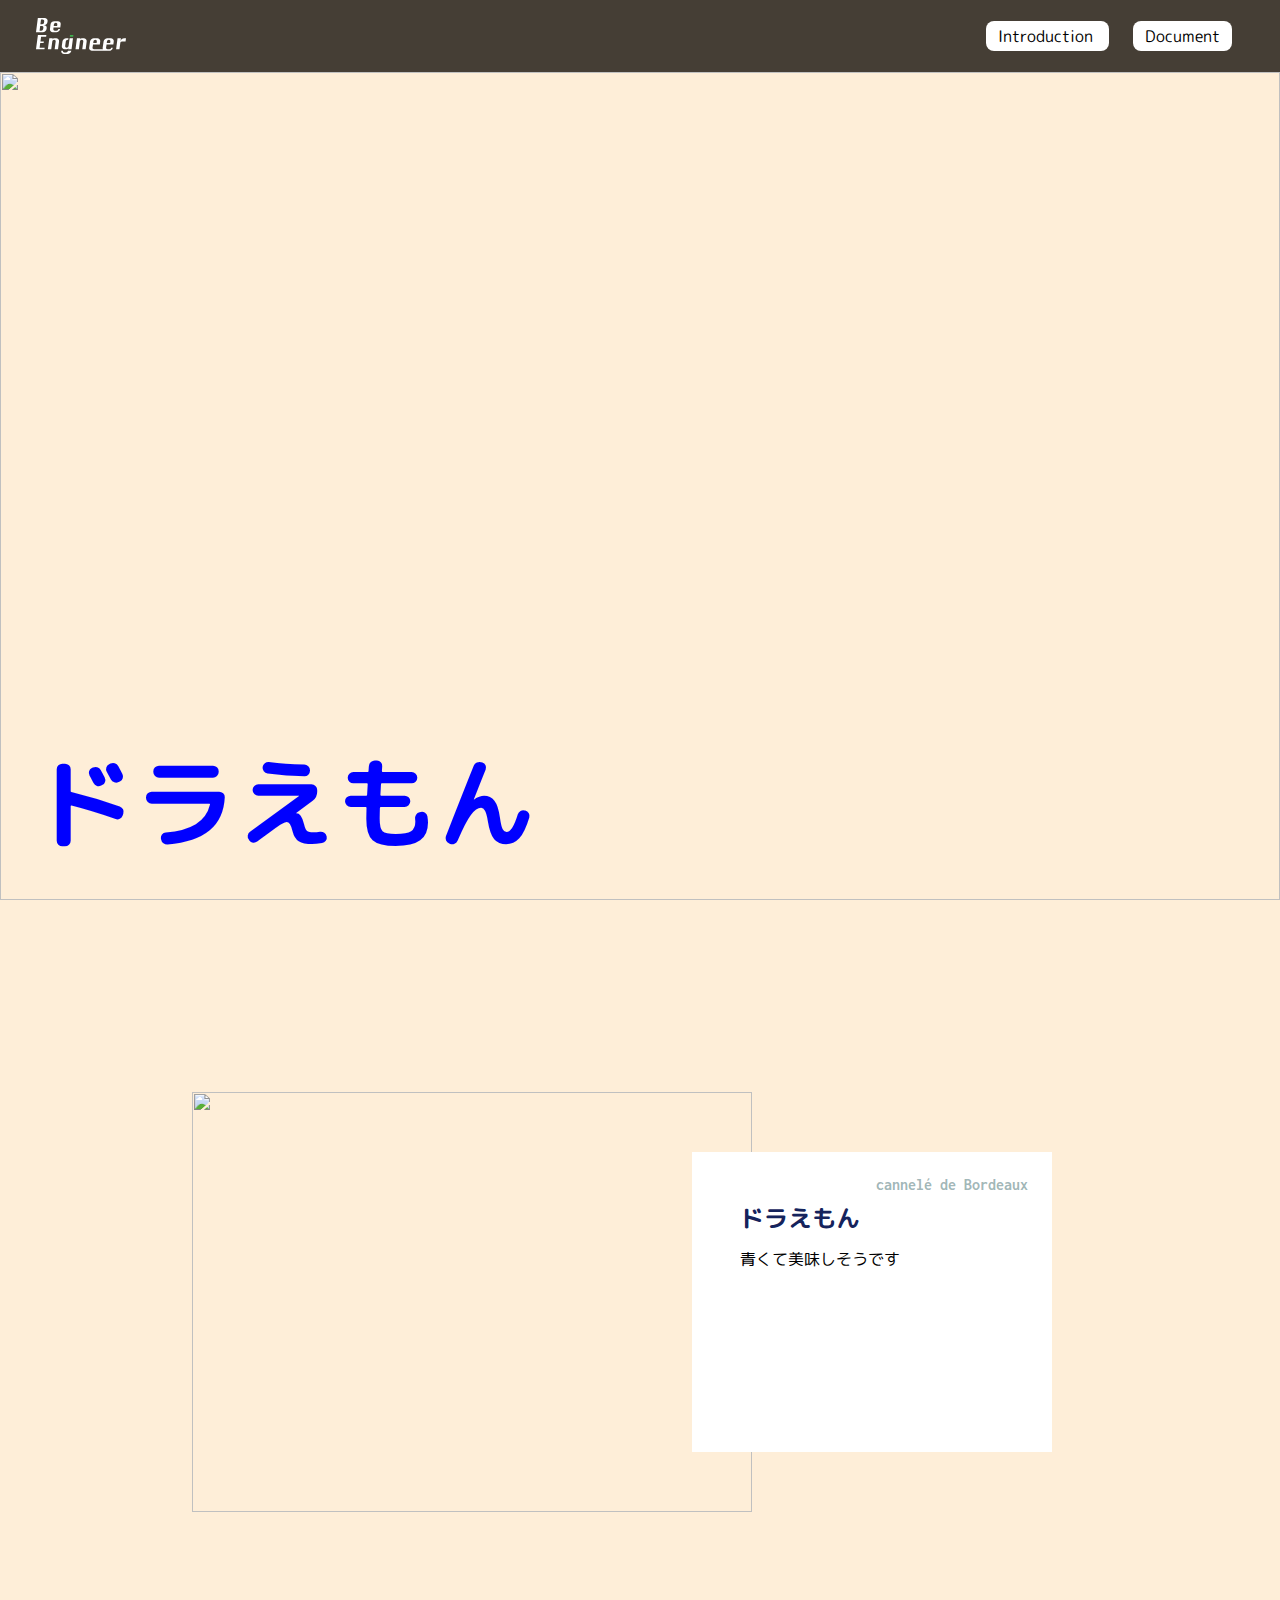
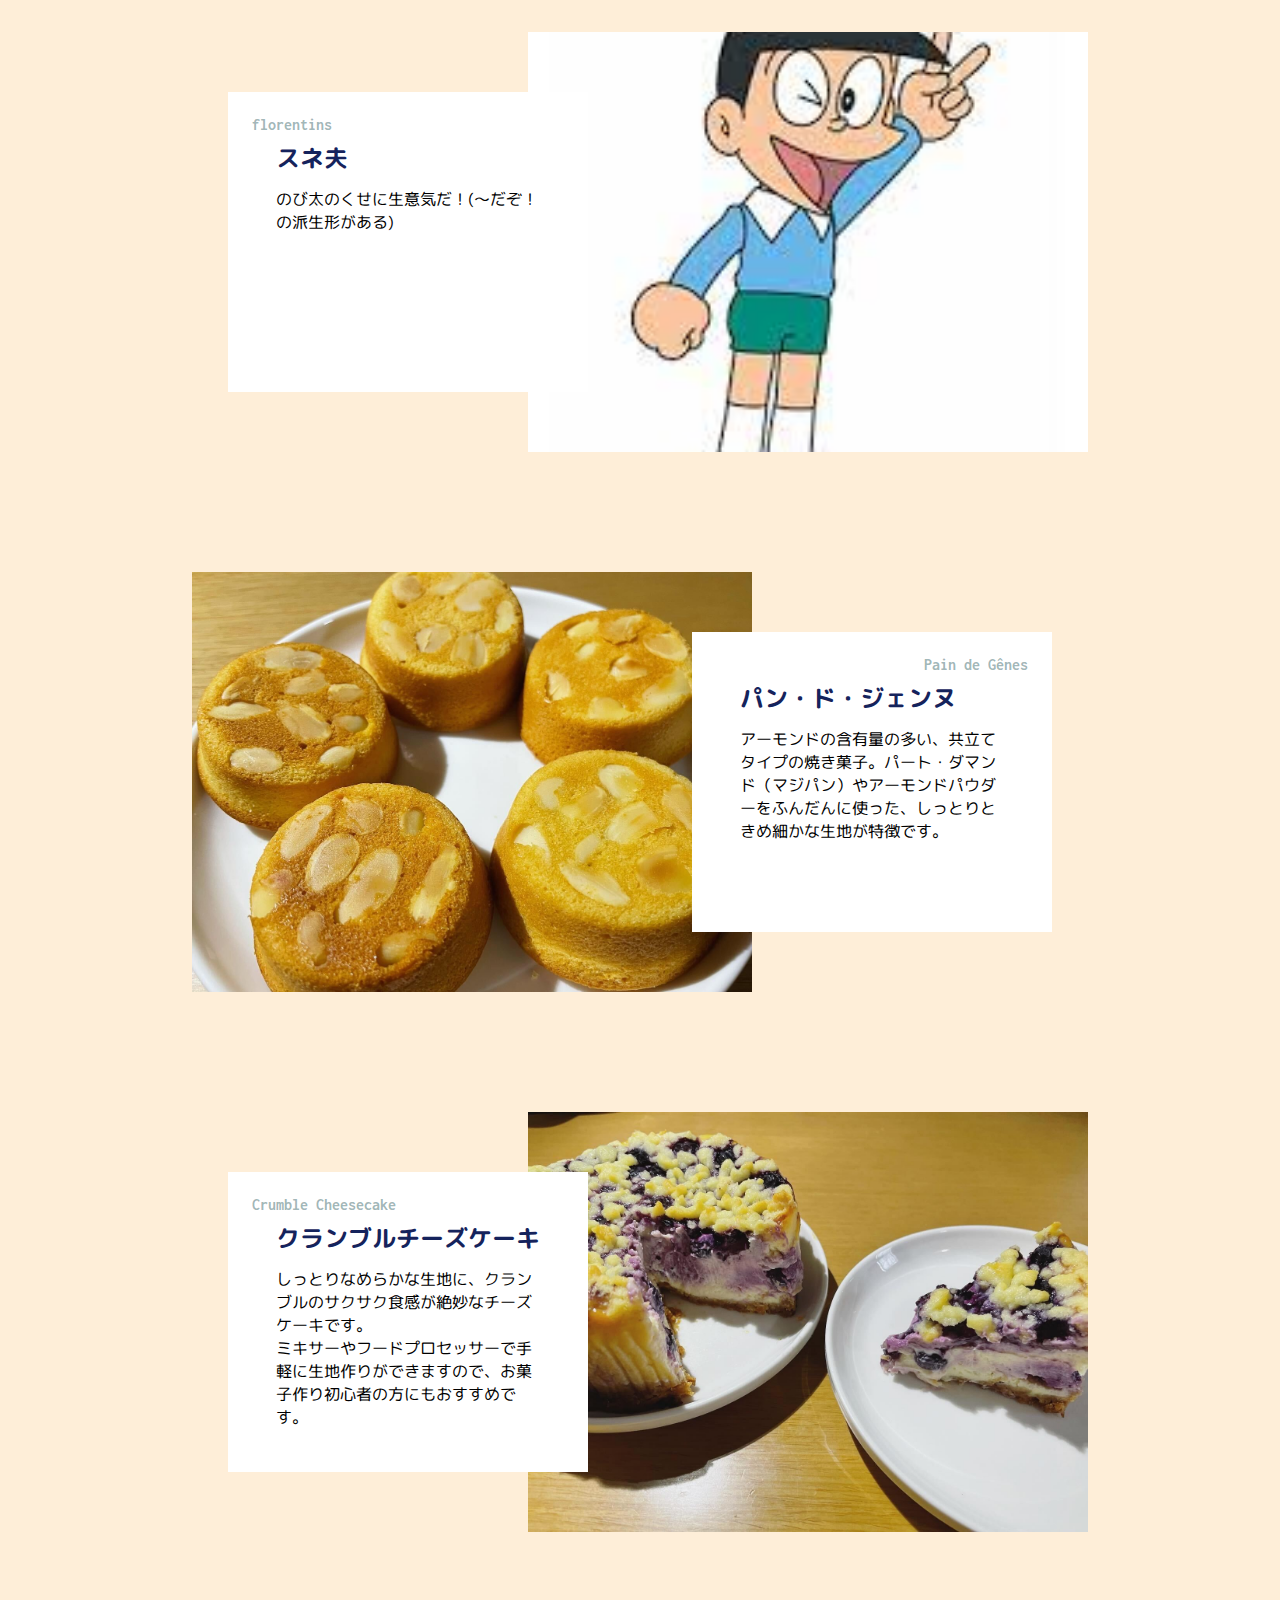
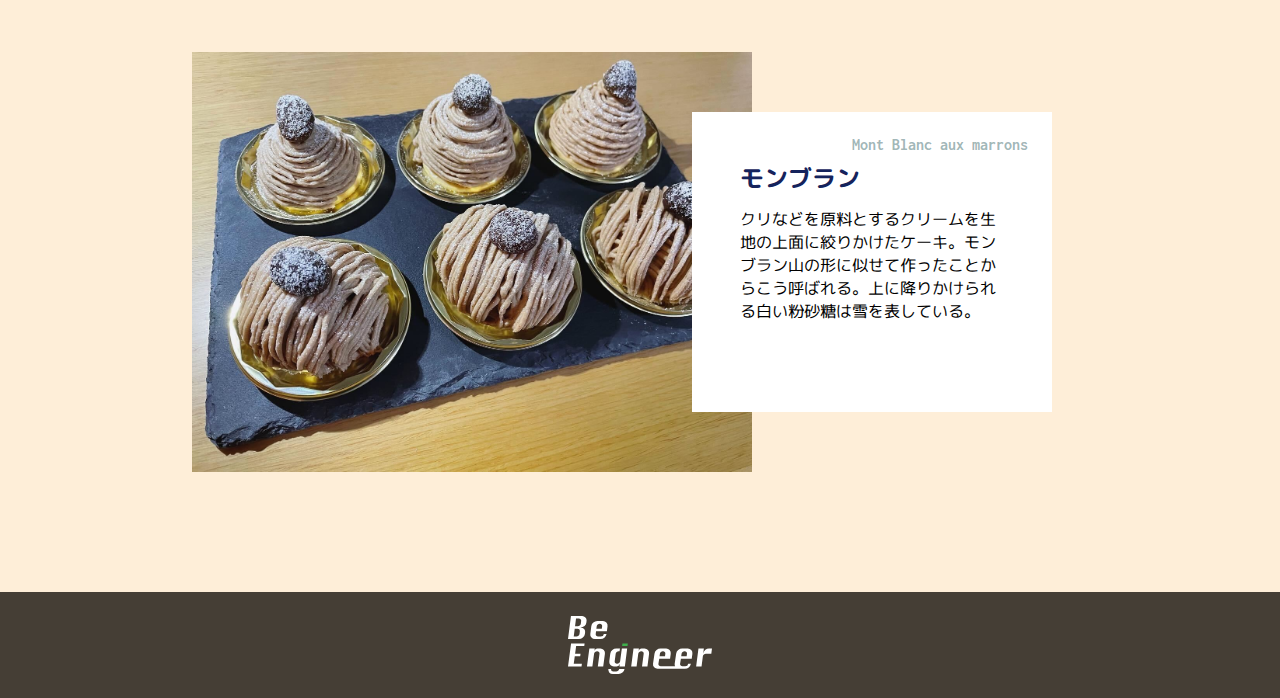
==== public/index.html @ a1eda387 "松本くん" ====
<!DOCTYPE html>
<html lang="ja">

    <head>
        <meta charset="UTF-8">
        <meta name="viewport" content="width=device-width, initial-scale=1.0">
        <link rel="preconnect" href="https://fonts.googleapis.com">
        <link rel="preconnect" href="https://fonts.gstatic.com" crossorigin>
        <link href="https://fonts.googleapis.com/css2?family=Inconsolata:wght@400;700&display=swap" rel="stylesheet">
        <link href="https://fonts.googleapis.com/css2?family=M+PLUS+Rounded+1c:wght@400;700&display=swap" rel="stylesheet">
        <link rel="stylesheet" href="css/style.css">
        <title>BeEngineer WebSite</title>
    </head>

    <body>

        <!-- ヘッダー -->
        <header id="header">
            <img class="header__image" src="images/BeEngineer_logo_white.svg">
            <nav class="header__linklist">
                <a class="header__link" href="#introduction">
                    Introduction
                </a>
                <a class="header__link" href="document.html">
                    Document
                </a>
            </nav>
        </header>

        <!-- ファーストビュー -->
        <section id="firstview">
            <img class="firstview__image" src="https://encrypted-tbn0.gstatic.com/images?q=tbn:ANd9GcSmbDNkrw4NIE3YJvmYomgZ3oF6HwKRqKaq9g&usqp=CAU">
            <h1 class="firstview__title">ドラえもん<h1>
        </section>
        
        <!-- 紹介部分 -->
        <section id="introduction" class="introduction">

            <div class="introduction__content">
                <img class="introduction__image introduction__image--left" src="https://www.tv-asahi.co.jp/doraemon/cast/img/doraemon.jpg">
                <div class="introduction__textblock introduction__textblock--left">
                    <h3 class="introduction__title">
                        ドラえもん
                    </h3>
                    <h4 class="introduction__title--bg introduction__title--bg--left">
                        cannelé de Bordeaux
                    </h4>
                    <p class="introduction__text">
                        青くて美味しそうです

                    </p>
                </div>
            </div>

            <div class="introduction__content">
                <img class="introduction__image introduction__image--right" src="[data-uri]">
                <div class="introduction__textblock introduction__textblock--right">
                    <h3 class="introduction__title">
                        スネ夫
                    </h3>
                    <h4 class="introduction__title--bg introduction__title--bg--right">
                        florentins
                    </h4>
                    <p class="introduction__text">
                        のび太のくせに生意気だ！(～だぞ！の派生形がある)  
                    </p>
                </div>
            </div>

            <div class="introduction__content">
                <img class="introduction__image introduction__image--left" src="images/pain_de_genes.jpg">
                <div class="introduction__textblock introduction__textblock--left">
                    <h3 class="introduction__title">
                        パン・ド・ジェンヌ
                    </h3>
                    <h4 class="introduction__title--bg introduction__title--bg--left">
                        Pain de Gênes
                    </h4>
                    <p class="introduction__text">
                        アーモンドの含有量の多い、共立てタイプの焼き菓子。パート・ダマンド（マジパン）やアーモンドパウダーをふんだんに使った、しっとりときめ細かな生地が特徴です。
                    </p>
                </div>
            </div>

            <div class="introduction__content">
                <img class="introduction__image introduction__image--right" src="images/crumble_cheesecake.jpg">
                <div class="introduction__textblock introduction__textblock--right">
                    <h3 class="introduction__title">
                        クランブルチーズケーキ
                    </h3>
                    <h4 class="introduction__title--bg introduction__title--bg--right">
                        Crumble Cheesecake
                    </h4>
                    <p class="introduction__text">
                        しっとりなめらかな生地に、クランブルのサクサク食感が絶妙なチーズケーキです。<br>
                        ミキサーやフードプロセッサーで手軽に生地作りができますので、お菓子作り初心者の方にもおすすめです。
                    </p>
                </div>
            </div>

            <div class="introduction__content">
                <img class="introduction__image introduction__image--left" src="images/mont_blanc.jpg">
                <div class="introduction__textblock introduction__textblock--left">
                    <h3 class="introduction__title">
                        モンブラン
                    </h3>
                    <h4 class="introduction__title--bg introduction__title--bg--left">
                        Mont Blanc aux marrons
                    </h4>
                    <p class="introduction__text">
                        クリなどを原料とするクリームを生地の上面に絞りかけたケーキ。モンブラン山の形に似せて作ったことからこう呼ばれる。上に降りかけられる白い粉砂糖は雪を表している。
                    </p>
                </div>
            </div>

        </section>
        
        <!-- フッター -->
        <footer id="footer">
            <img class="footer__image" src="images/BeEngineer_logo_white.svg">
        </footer>

        <script src="./js/main.js"></script>
    </body>
</html
---- public/css/style.css ----
/* = = = all = = = */
*{
    margin: 0;
    padding: 0;
    box-sizing: border-box;
    font-family: 'M PLUS Rounded 1c', sans-serif;
}

body{
    background-color: rgb(254, 238, 216);
}

/* = = = header = = = */
header{
    background-color: rgb(69, 62, 53);
    position: fixed;
    display: flex;
    justify-content: space-between;
    align-items: center;
    top: 0;
    width: -webkit-fill-available;
    padding: 18px 36px;
    z-index: 100;
}

.header__image{
    height: 36px;
}

.header__link{
    background-color: rgb(255, 255, 255);
    border-radius: 8px;
    padding: 4px 12px;
    color: rgb(0, 0, 0);
    text-decoration: none;
    margin: 0 12px;
}

/* = = = firstview = = = */
#firstview{
    margin-top: 72px;
    height: calc(100vh - 72px);
    position: relative;
}

.firstview__image{
    width: 100%;
    height: 100%;
    object-fit: cover;
}

.firstview__title{
    position: absolute;
    bottom: 48px;
    left: 36px;
    font-size: 100px;
    line-height: 1;
    color: blue;
}


/* = = = introduction = = = */
.introduction{
    padding-top: 72px;
}

.introduction__content{
    position: relative;
    height: 420px;
    margin: 120px auto;
}

.introduction__image{
    width: 560px;
    height: 420px;
    object-fit: cover;
    position: absolute;
    top: 0;
}

.introduction__image--left{
    left: 15vw;
}

.introduction__image--right{
    right: 15vw;
}

.introduction__textblock{
    position: absolute;
    padding: 48px;
    width: 360px;
    height: 300px;
    top: 60px;
    background-color: rgb(255, 255, 255);
}

.introduction__textblock--left{
    left: calc(15vw + 500px);
}

.introduction__textblock--right{
    right: calc(15vw + 500px);
}

.introduction__title{
    font-weight: bold;
    font-size: 24px;
    z-index: 2;
    margin-bottom: 12px;
    color: rgb(21, 35, 92);
}

.introduction__title--bg{
    position: absolute;
    color: rgba(8, 66, 70, 0.4);
    font: size 24px;
    top: 24px;
    z-index: 1;
    font-family: 'Inconsolata', monospace;
}

.introduction__title--bg--left{
    text-align: right;
    right: 24px;
}

.introduction__title--bg--right{
    left: 24px;
}

/* = = = footer = = = */

footer{
    background-color: rgb(69, 62, 53);
    padding: 24px;
}

.footer__image{
    display: block;
    margin: auto;
    width: 144px;
}

/* 画面が小さくなった場合 */
@media (max-width: 1023px) {
    header{
        padding: 4px 16px;
    }

    .header__link{
        font-size: 12px;
        margin: 0;
    }

    #firstview{
        margin-top: 44px;
        height: calc(100vh - 44px);    
    }

    .firstview__title{
        font-size: 48px;
        left: 12px;
    }

    .introduction__content{
        height: max-content;
    }

    .introduction__image{
        width: 72vw;
        height: 56vw;
        position: relative;
        margin: auto;
        right: unset;
        left: unset;
        display: block;
    }

    .introduction__textblock{
        background-color: unset;
        position: relative;
        top: unset;
        width: 72vw;
        margin: auto;
        padding: 0;
        left: unset;
        right: unset;
        height: max-content;
    }

    .introduction__title{
        margin-bottom: 24px;
    }

    .introduction__title--bg{
        right: 0;
        left: unset;
    }
}

/* スマホの場合 */
@media (max-width: 519px) {
    .firstview__title{
        font-size: 32px;
    }

    .introduction__image{
        width: 90vw;
        height: 67.5vw;
    }

    .introduction__textblock{
        width: 90vw;
    }
}
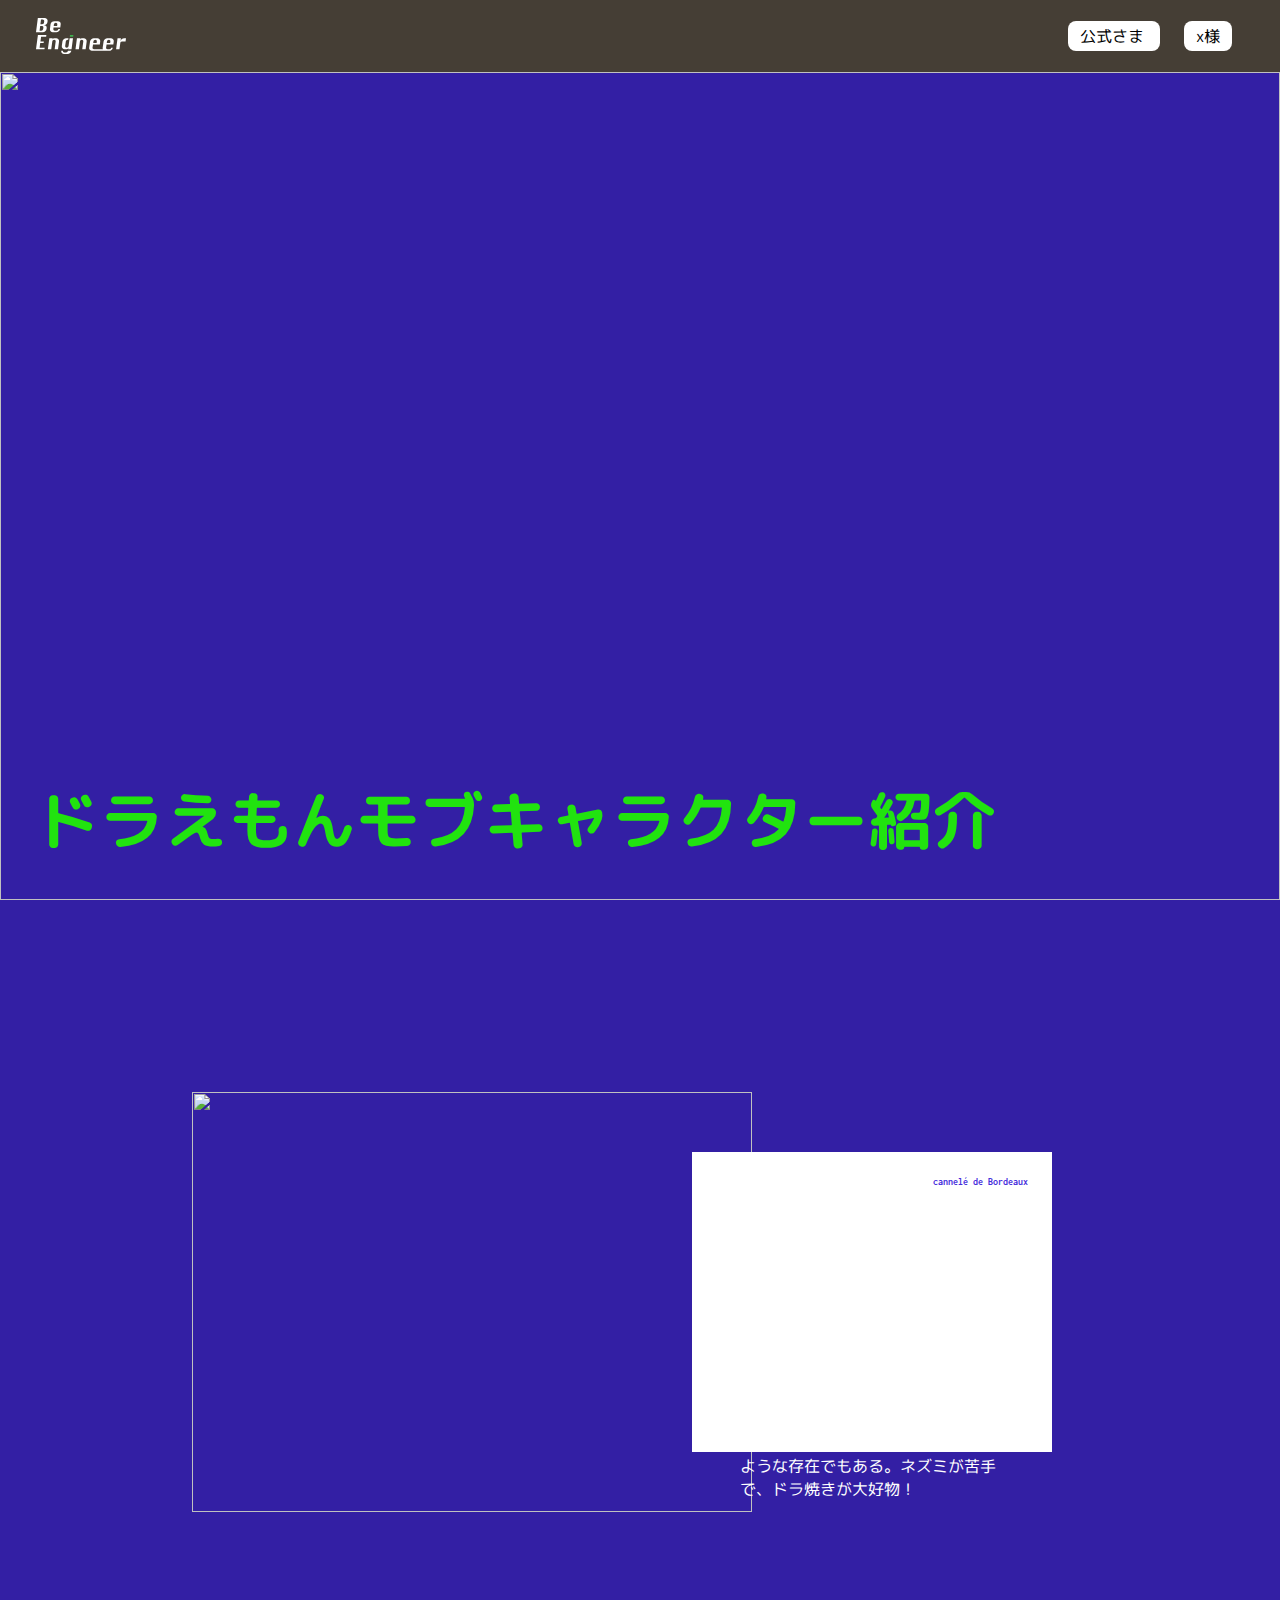
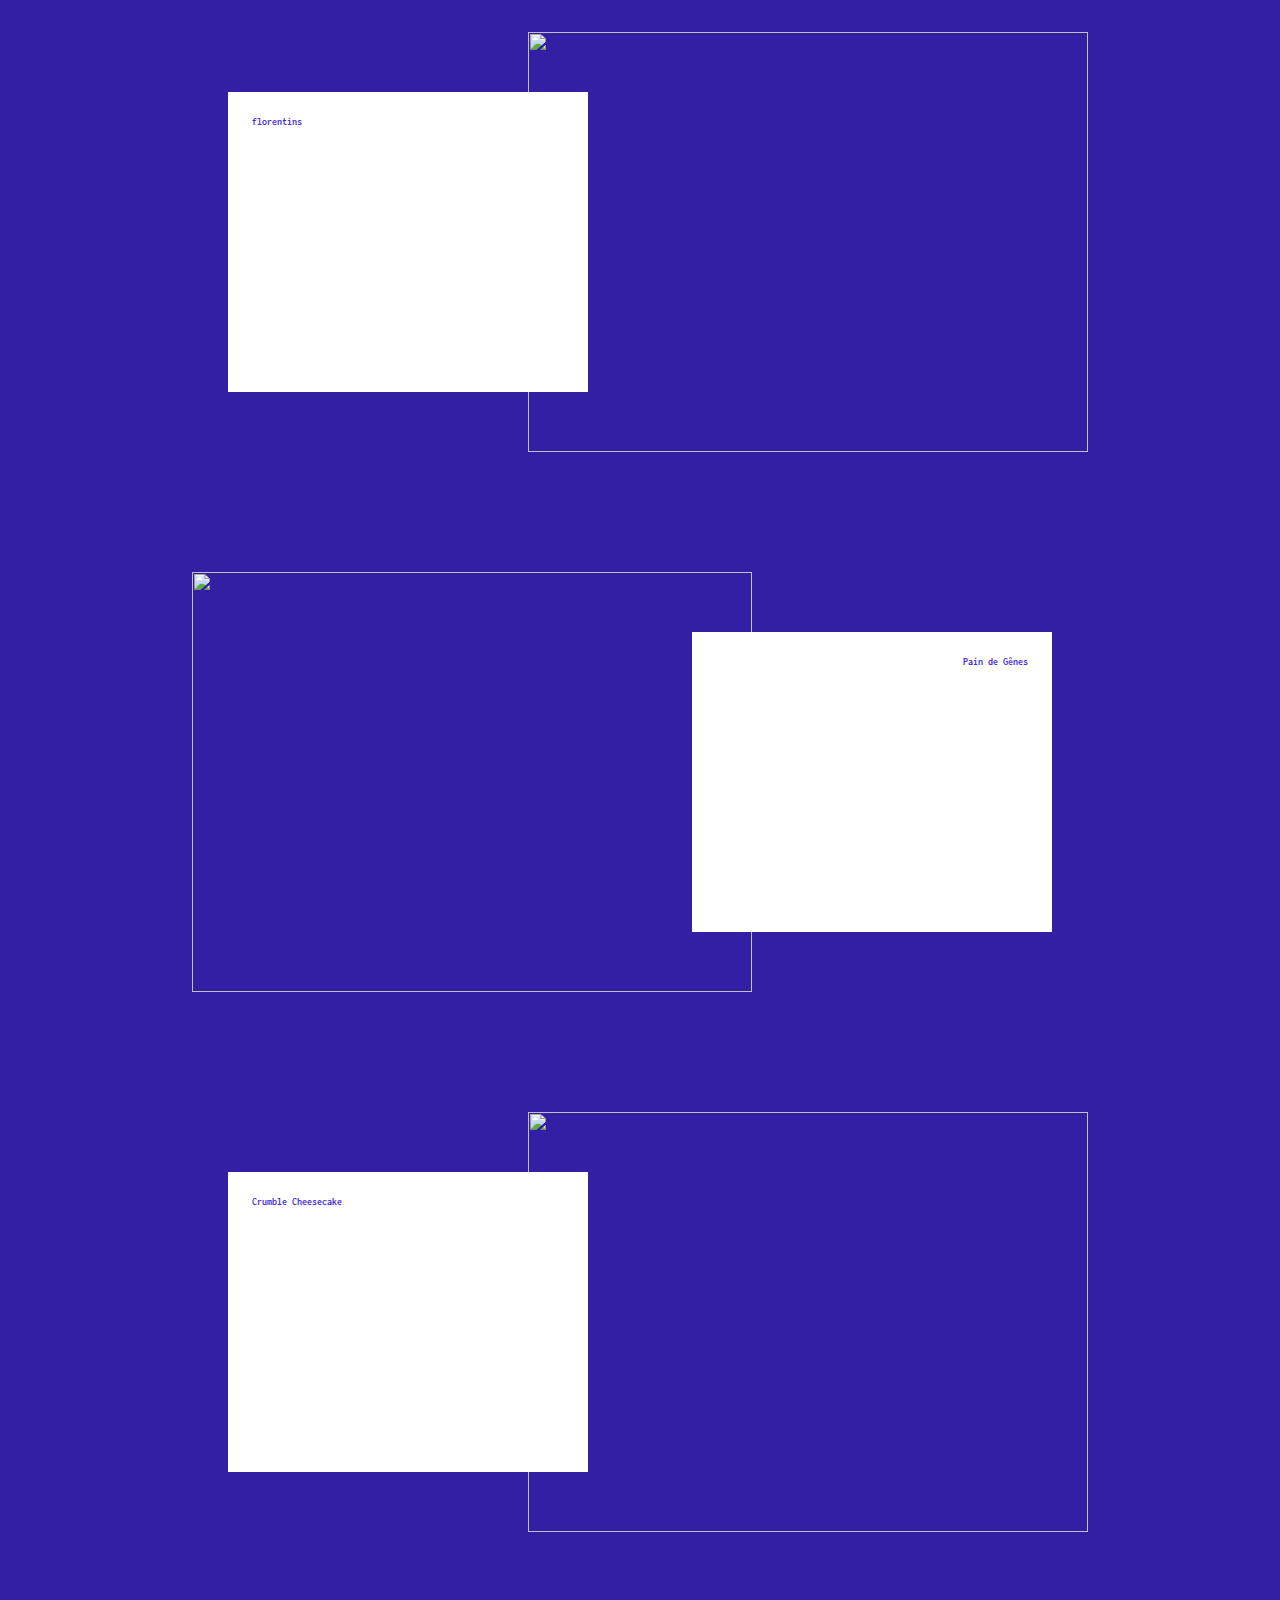
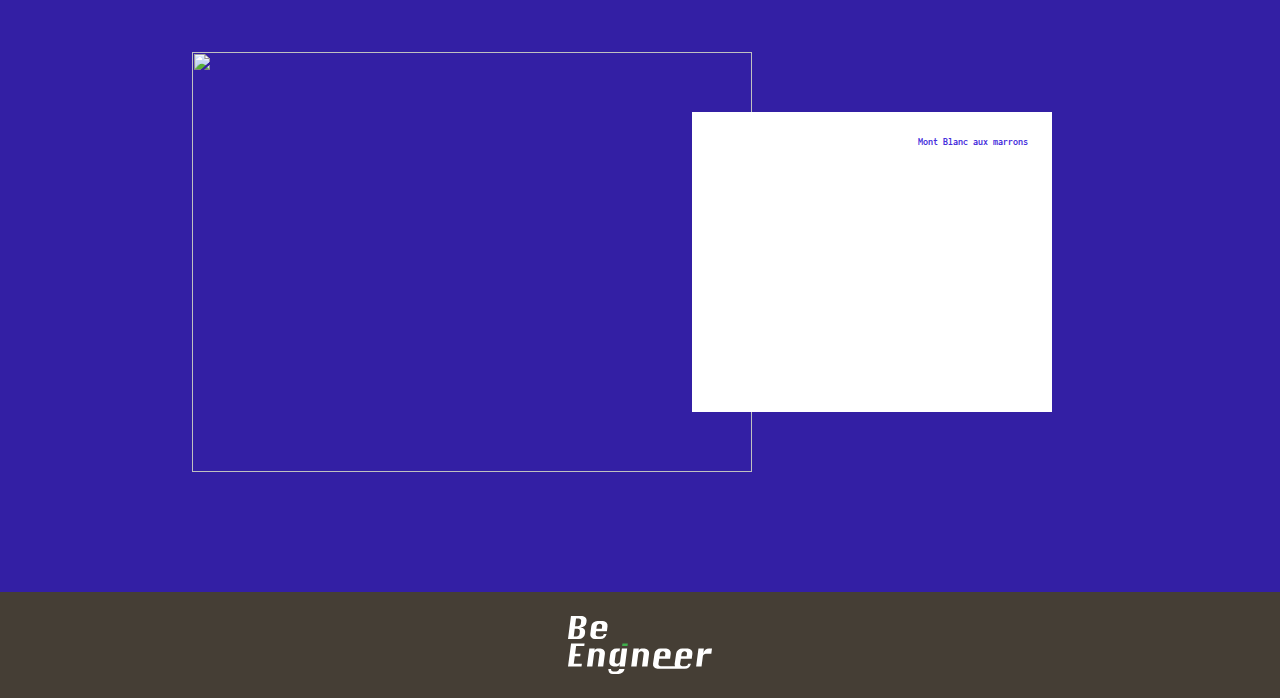
==== commit fdaf8d99: "体験会後" ====
--- a/public/index.html
+++ b/public/index.html
@@ -18,21 +18,24 @@
         <header id="header">
             <img class="header__image" src="images/BeEngineer_logo_white.svg">
             <nav class="header__linklist">
-                <a class="header__link" href="#introduction">
-                    Introduction
+                <a class="header__link" href="https://www.tv-asahi.co.jp/doraemon/cast/">
+                    公式さま
                 </a>
-                <a class="header__link" href="document.html">
-                    Document
+                <a class="header__link" href="https://twitter.com/susuki_Mk2/status/1180394337156255744">
+                    x様
+                    
                 </a>
             </nav>
         </header>
 
         <!-- ファーストビュー -->
         <section id="firstview">
-            <img class="firstview__image" src="https://encrypted-tbn0.gstatic.com/images?q=tbn:ANd9GcSmbDNkrw4NIE3YJvmYomgZ3oF6HwKRqKaq9g&usqp=CAU">
-            <h1 class="firstview__title">ドラえもん<h1>
+            <img class="firstview__image" src="https://pbs.twimg.com/media/EGGaWkUVAAAOBox.jpg">
+            <h1 class="firstview__title">
+                ドラえもんモブキャラクター紹介
+            </h1>
         </section>
-        
+    
         <!-- 紹介部分 -->
         <section id="introduction" class="introduction">
 
@@ -46,69 +49,71 @@
                         cannelé de Bordeaux
                     </h4>
                     <p class="introduction__text">
-                        青くて美味しそうです
+                        ２１１２年９月３日生まれの猫型ロボット。のび太の子孫・セワシとともに、２２世紀からやってきた。おなかについた“四次元ポケット”から出る“ひみつ道具”でのび太を助けるのが使命だが、おっちょこちょいなところもあって、失敗をすることも…。のび太を守る保護者役でもあり、いっしょに遊んだりする親友のような存在でもある。ネズミが苦手で、ドラ焼きが大好物！
 
                     </p>
                 </div>
             </div>
 
             <div class="introduction__content">
-                <img class="introduction__image introduction__image--right" src="[data-uri]">
+                <img class="introduction__image introduction__image--right" src="https://www.tv-asahi.co.jp/doraemon/cast/img/nobita.jpg">
                 <div class="introduction__textblock introduction__textblock--right">
                     <h3 class="introduction__title">
-                        スネ夫
+                        のびのびた
                     </h3>
                     <h4 class="introduction__title--bg introduction__title--bg--right">
                         florentins
                     </h4>
                     <p class="introduction__text">
-                        のび太のくせに生意気だ！(～だぞ！の派生形がある)  
+                        １０才の小学生。スポーツは苦手で、勉強は好きじゃない。性格はドジでなまけもの。
+いじめられっ子だが、人の心の痛みがわかり、自然を大切にする、やさしいハートの持ち主。
                     </p>
                 </div>
             </div>
 
             <div class="introduction__content">
-                <img class="introduction__image introduction__image--left" src="images/pain_de_genes.jpg">
+                <img class="introduction__image introduction__image--left" src="https://www.tv-asahi.co.jp/doraemon/cast/img/kaminari.jpg">
                 <div class="introduction__textblock introduction__textblock--left">
                     <h3 class="introduction__title">
-                        パン・ド・ジェンヌ
+                        かみなりさん
                     </h3>
                     <h4 class="introduction__title--bg introduction__title--bg--left">
                         Pain de Gênes
                     </h4>
                     <p class="introduction__text">
-                        アーモンドの含有量の多い、共立てタイプの焼き菓子。パート・ダマンド（マジパン）やアーモンドパウダーをふんだんに使った、しっとりときめ細かな生地が特徴です。
+                        空き地のとなりの家に住んでいる、おじさん。のび太たちが飛ばした野球のボールのせいで、だいじな盆栽をこわされてばかり。子どもたちをきびしくしかることも多いが、やさしい一面も。
                     </p>
                 </div>
             </div>
 
             <div class="introduction__content">
-                <img class="introduction__image introduction__image--right" src="images/crumble_cheesecake.jpg">
+                <img class="introduction__image introduction__image--right" src="https://www.tv-asahi.co.jp/doraemon/cast/img/jmama.jpg">
                 <div class="introduction__textblock introduction__textblock--right">
                     <h3 class="introduction__title">
-                        クランブルチーズケーキ
+                        ジャイアンツのママ
                     </h3>
                     <h4 class="introduction__title--bg introduction__title--bg--right">
                         Crumble Cheesecake
                     </h4>
                     <p class="introduction__text">
-                        しっとりなめらかな生地に、クランブルのサクサク食感が絶妙なチーズケーキです。<br>
-                        ミキサーやフードプロセッサーで手軽に生地作りができますので、お菓子作り初心者の方にもおすすめです。
+                        <!-- しっとりなめらかな生地に、クランブルのサクサク食感が絶妙なチーズケーキです。<br> -->
+                        空き地のとなりの家に住んでいる、おじさん。のび太たちが飛ばした野球のボールのせいで、だいじな盆栽をこわされてばかり。子どもたちをきびしくしかることも多いが、やさしい一面も。
+            
                     </p>
                 </div>
             </div>
 
             <div class="introduction__content">
-                <img class="introduction__image introduction__image--left" src="images/mont_blanc.jpg">
+                <img class="introduction__image introduction__image--left" src="https://www.tv-asahi.co.jp/doraemon/cast/img/poweremon.jpg">
                 <div class="introduction__textblock introduction__textblock--left">
                     <h3 class="introduction__title">
-                        モンブラン
+                        パワえもん
                     </h3>
                     <h4 class="introduction__title--bg introduction__title--bg--left">
                         Mont Blanc aux marrons
                     </h4>
                     <p class="introduction__text">
-                        クリなどを原料とするクリームを生地の上面に絞りかけたケーキ。モンブラン山の形に似せて作ったことからこう呼ばれる。上に降りかけられる白い粉砂糖は雪を表している。
+                        ドラえもんのロボット学校時代の同級生。ロボット学校をもっとも優秀な成績で卒業し、総理大臣の子どもの子守りを担当している。プライドが高く、オチこぼれだったドラえもんのことをバカにするが、本当はドラえもんのことをみとめている。
                     </p>
                 </div>
             </div>
@@ -122,4 +127,4 @@
 
         <script src="./js/main.js"></script>
     </body>
-</html+</html>--- a/public/css/style.css
+++ b/public/css/style.css
@@ -4,10 +4,11 @@
     padding: 0;
     box-sizing: border-box;
     font-family: 'M PLUS Rounded 1c', sans-serif;
+    color: white;
 }
 
 body{
-    background-color: rgb(254, 238, 216);
+    background-color: rgb(51, 31, 164);
 }
 
 /* = = = header = = = */
@@ -41,6 +42,7 @@
     margin-top: 72px;
     height: calc(100vh - 72px);
     position: relative;
+    color: #21e30f;
 }
 
 .firstview__image{
@@ -53,9 +55,9 @@
     position: absolute;
     bottom: 48px;
     left: 36px;
-    font-size: 100px;
+    font-size: 64px;
     line-height: 1;
-    color: blue;
+    color: #21e30f;
 }
 
 
@@ -108,13 +110,12 @@
     font-size: 24px;
     z-index: 2;
     margin-bottom: 12px;
-    color: rgb(21, 35, 92);
 }
 
 .introduction__title--bg{
     position: absolute;
-    color: rgba(8, 66, 70, 0.4);
-    font: size 24px;
+    color: rgba(37, 6, 214, 0.849);
+    font-size: 10px;
     top: 24px;
     z-index: 1;
     font-family: 'Inconsolata', monospace;
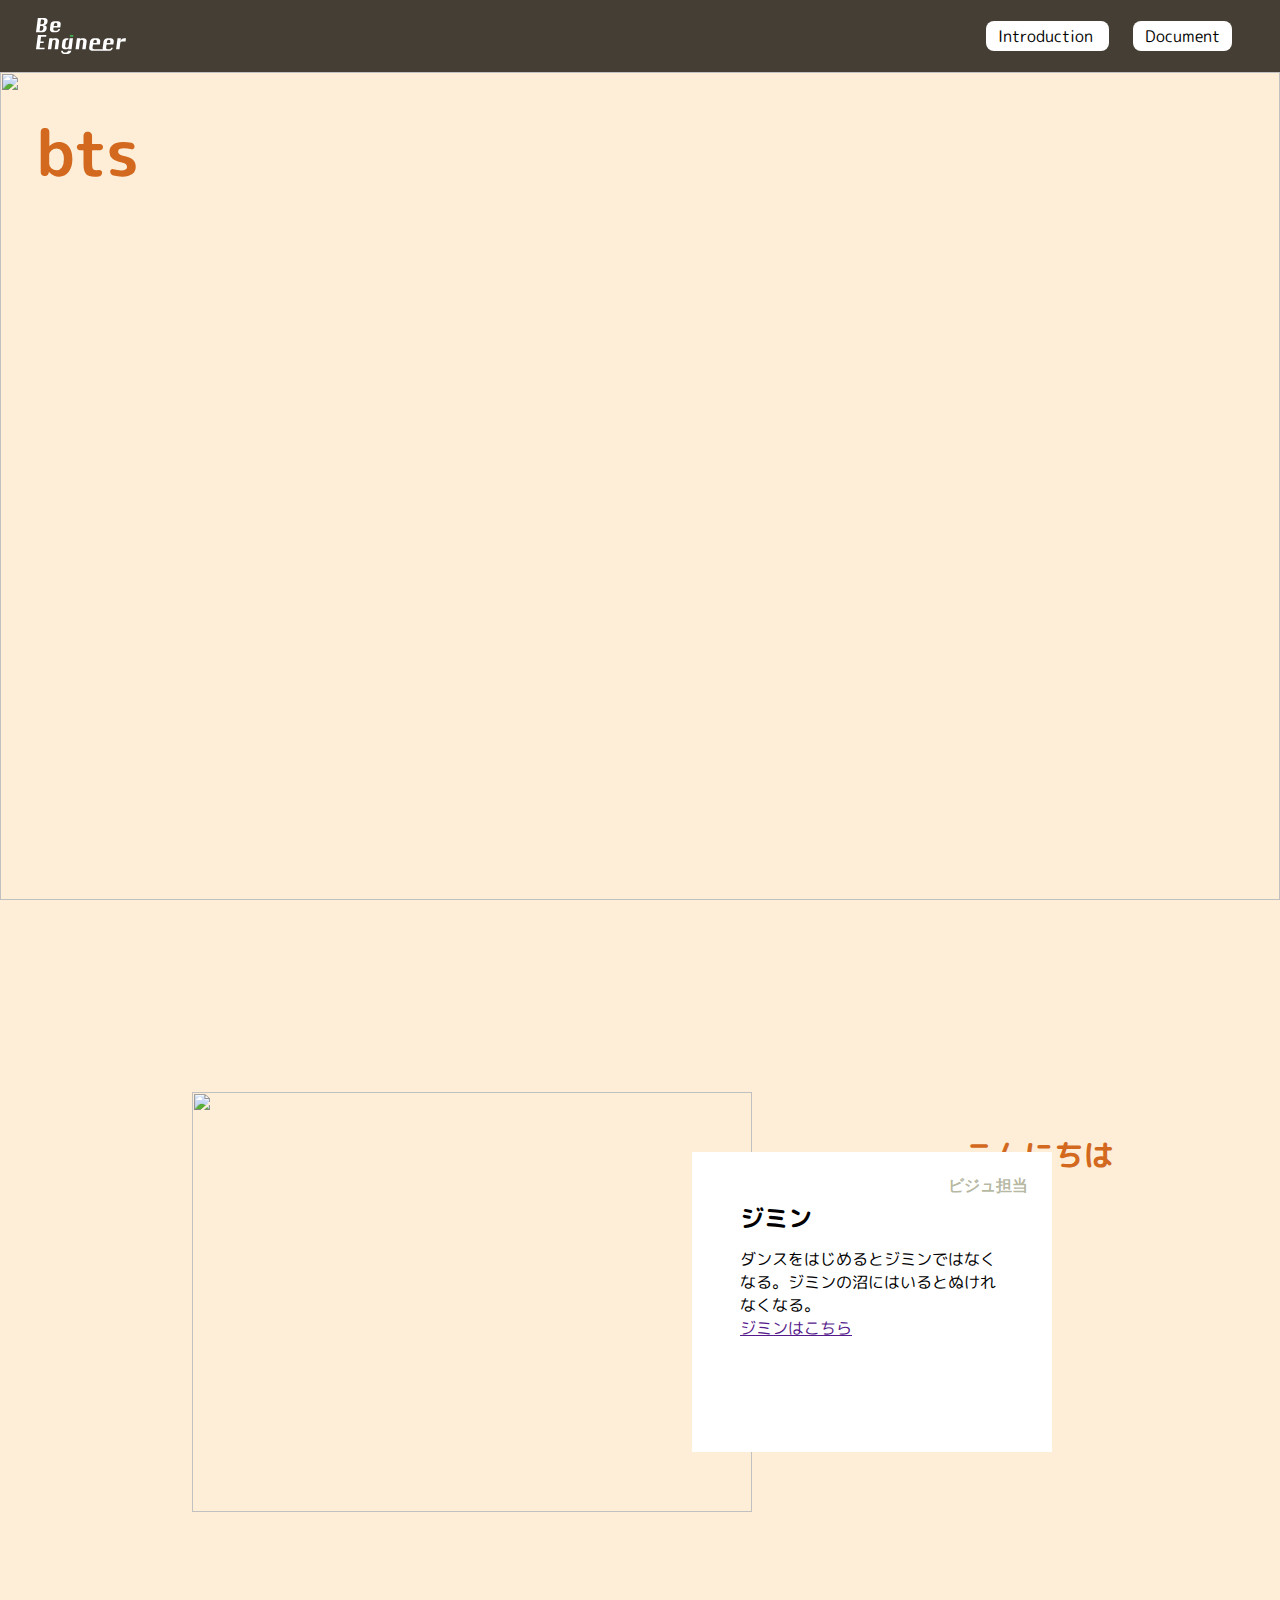
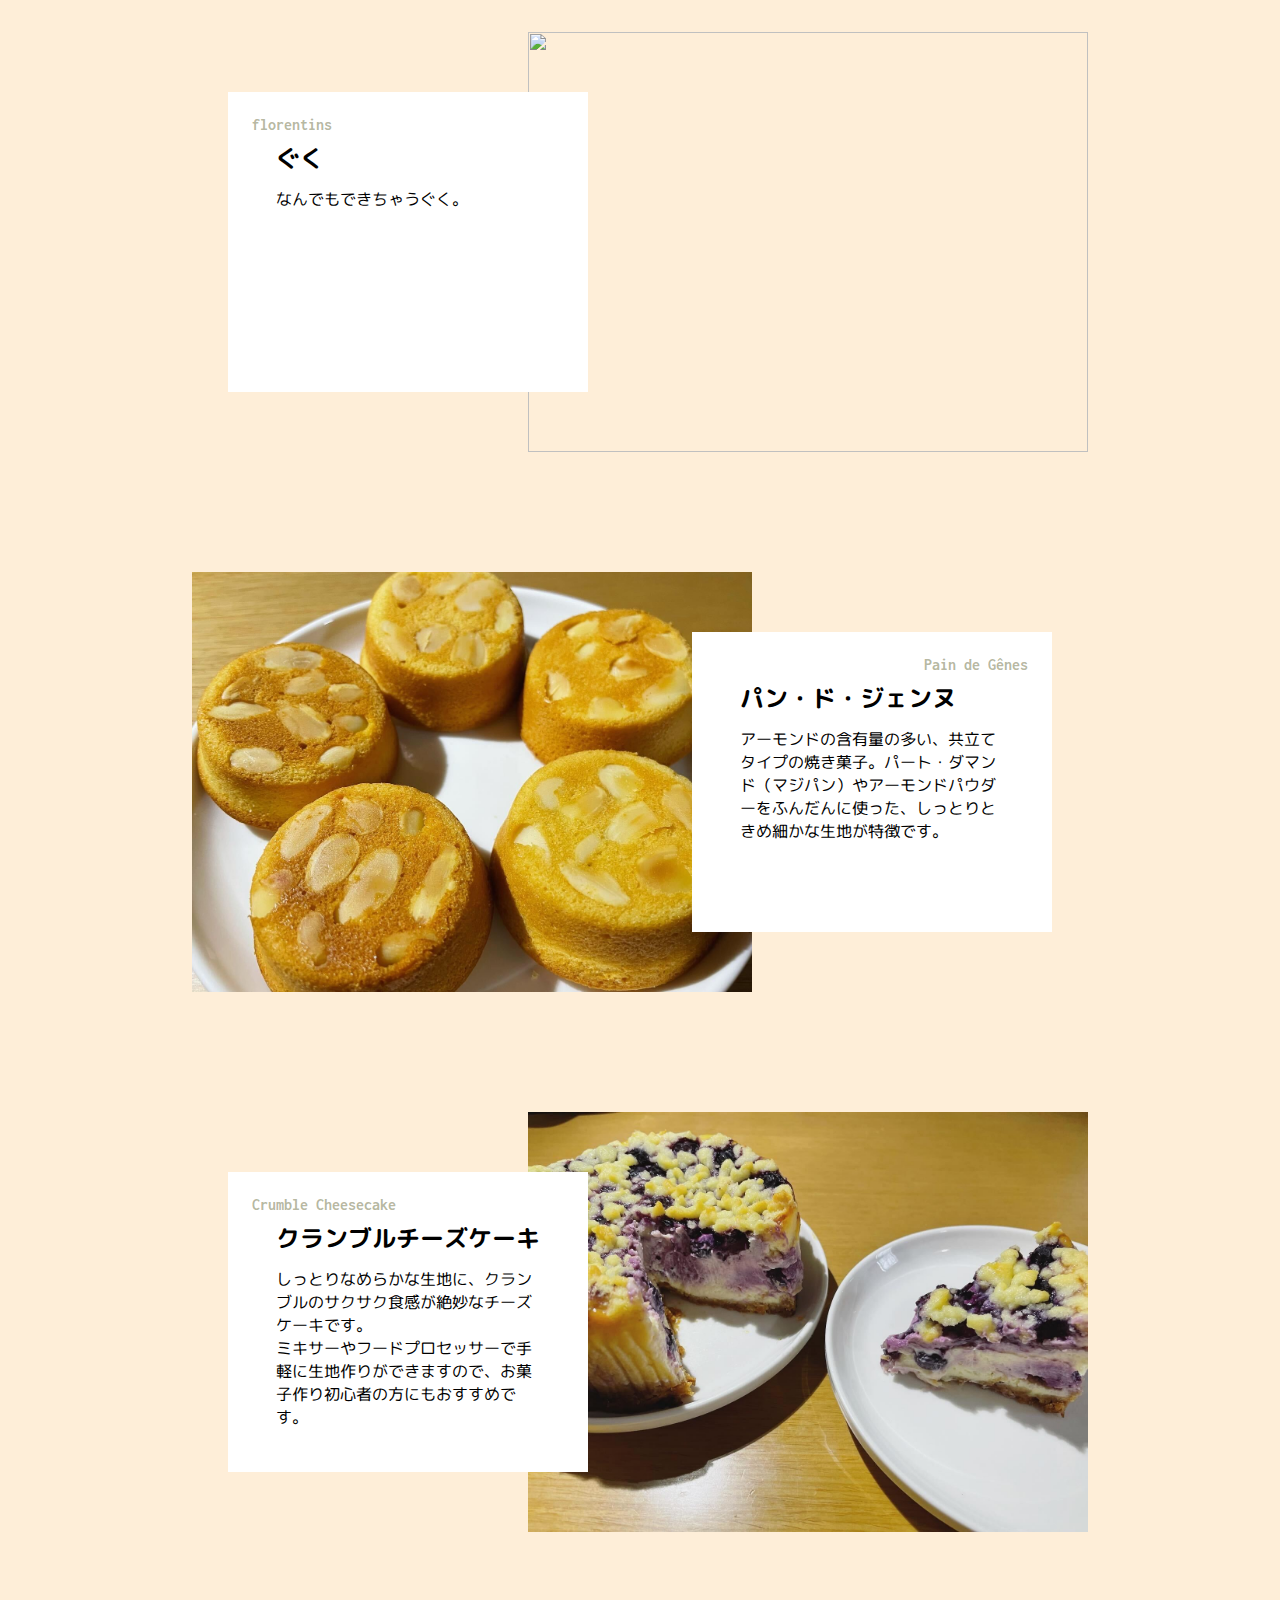
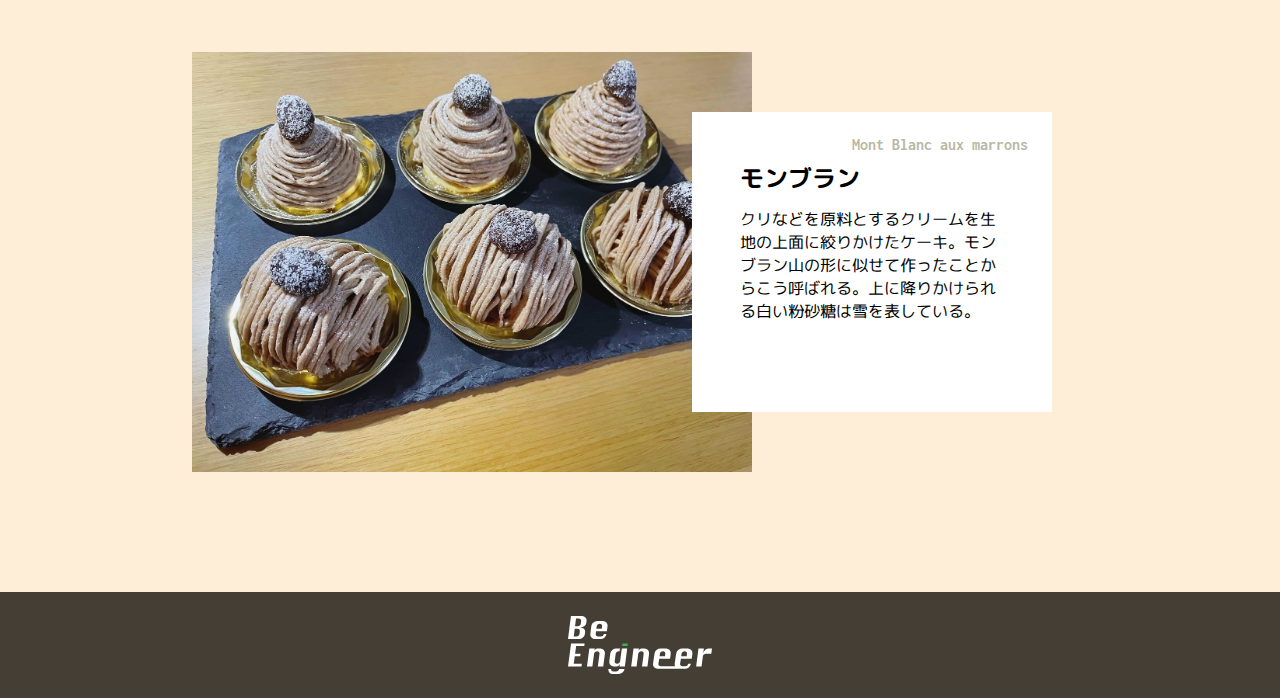
==== commit b0a73070: "touko" ====
--- a/public/index.html
+++ b/public/index.html
@@ -18,102 +18,100 @@
         <header id="header">
             <img class="header__image" src="images/BeEngineer_logo_white.svg">
             <nav class="header__linklist">
-                <a class="header__link" href="https://www.tv-asahi.co.jp/doraemon/cast/">
-                    公式さま
+                <a class="header__link" href="#introduction">
+                    Introduction
                 </a>
-                <a class="header__link" href="https://twitter.com/susuki_Mk2/status/1180394337156255744">
-                    x様
-                    
+                <a class="header__link" href="document.html">
+                    Document
                 </a>
             </nav>
         </header>
 
         <!-- ファーストビュー -->
         <section id="firstview">
-            <img class="firstview__image" src="https://pbs.twimg.com/media/EGGaWkUVAAAOBox.jpg">
-            <h1 class="firstview__title">
-                ドラえもんモブキャラクター紹介
-            </h1>
+            <img class="firstview__image" src="https://hips.hearstapps.com/hmg-prod/images/187534401-336235307860527-2749794705358854778-n-1623180309.jpeg?crop=1.00xw:0.756xh;0,0&resize=1200:*">
+            <h1 class="firstview__title">bts
+                <br></h1>
         </section>
-    
+        
         <!-- 紹介部分 -->
         <section id="introduction" class="introduction">
 
             <div class="introduction__content">
-                <img class="introduction__image introduction__image--left" src="https://www.tv-asahi.co.jp/doraemon/cast/img/doraemon.jpg">
+                <img class="introduction__image introduction__image--left" src="https://www.kpopmonster.jp/wp-content/uploads/2022/12/isu.jpg">
+                <h3 class="introduction__titile__img">こんにちは</h3>
                 <div class="introduction__textblock introduction__textblock--left">
+                    
                     <h3 class="introduction__title">
-                        ドラえもん
+                        ジミン
                     </h3>
                     <h4 class="introduction__title--bg introduction__title--bg--left">
-                        cannelé de Bordeaux
+                        ビジュ担当
                     </h4>
                     <p class="introduction__text">
-                        ２１１２年９月３日生まれの猫型ロボット。のび太の子孫・セワシとともに、２２世紀からやってきた。おなかについた“四次元ポケット”から出る“ひみつ道具”でのび太を助けるのが使命だが、おっちょこちょいなところもあって、失敗をすることも…。のび太を守る保護者役でもあり、いっしょに遊んだりする親友のような存在でもある。ネズミが苦手で、ドラ焼きが大好物！
+                    ダンスをはじめるとジミンではなくなる。ジミンの沼にはいるとぬけれなくなる。
+                    </p>
+                    <a href="">ジミンはこちら</a>
+                </div>
+            </div>
 
+            <div class="introduction__content">
+                <img class="introduction__image introduction__image--right" src="https://i.pinimg.com/736x/8e/b8/64/8eb864c82341f4367add76bbd59d23a8.jpg">
+                <div class="introduction__textblock introduction__textblock--right">
+                    <h3 class="introduction__title">
+                        ぐく
+                    </h3>
+                    <h4 class="introduction__title--bg introduction__title--bg--right">
+                        florentins
+                    </h4>
+                    <p class="introduction__text">
+                        なんでもできちゃうぐく。
                     </p>
                 </div>
             </div>
 
             <div class="introduction__content">
-                <img class="introduction__image introduction__image--right" src="https://www.tv-asahi.co.jp/doraemon/cast/img/nobita.jpg">
-                <div class="introduction__textblock introduction__textblock--right">
+                <img class="introduction__image introduction__image--left" src="images/pain_de_genes.jpg">
+                <div class="introduction__textblock introduction__textblock--left">
                     <h3 class="introduction__title">
-                        のびのびた
+                        パン・ド・ジェンヌ
                     </h3>
-                    <h4 class="introduction__title--bg introduction__title--bg--right">
-                        florentins
+                    <h4 class="introduction__title--bg introduction__title--bg--left">
+                        Pain de Gênes
                     </h4>
                     <p class="introduction__text">
-                        １０才の小学生。スポーツは苦手で、勉強は好きじゃない。性格はドジでなまけもの。
-いじめられっ子だが、人の心の痛みがわかり、自然を大切にする、やさしいハートの持ち主。
+                        アーモンドの含有量の多い、共立てタイプの焼き菓子。パート・ダマンド（マジパン）やアーモンドパウダーをふんだんに使った、しっとりときめ細かな生地が特徴です。
                     </p>
                 </div>
             </div>
 
             <div class="introduction__content">
-                <img class="introduction__image introduction__image--left" src="https://www.tv-asahi.co.jp/doraemon/cast/img/kaminari.jpg">
-                <div class="introduction__textblock introduction__textblock--left">
+                <img class="introduction__image introduction__image--right" src="images/crumble_cheesecake.jpg">
+                <div class="introduction__textblock introduction__textblock--right">
                     <h3 class="introduction__title">
-                        かみなりさん
+                        クランブルチーズケーキ
                     </h3>
-                    <h4 class="introduction__title--bg introduction__title--bg--left">
-                        Pain de Gênes
+                    <h4 class="introduction__title--bg introduction__title--bg--right">
+                        Crumble Cheesecake
                     </h4>
                     <p class="introduction__text">
-                        空き地のとなりの家に住んでいる、おじさん。のび太たちが飛ばした野球のボールのせいで、だいじな盆栽をこわされてばかり。子どもたちをきびしくしかることも多いが、やさしい一面も。
+                        しっとりなめらかな生地に、クランブルのサクサク食感が絶妙なチーズケーキです。<br>
+                        ミキサーやフードプロセッサーで手軽に生地作りができますので、お菓子作り初心者の方にもおすすめです。
                     </p>
                 </div>
             </div>
 
             <div class="introduction__content">
-                <img class="introduction__image introduction__image--right" src="https://www.tv-asahi.co.jp/doraemon/cast/img/jmama.jpg">
-                <div class="introduction__textblock introduction__textblock--right">
-                    <h3 class="introduction__title">
-                        ジャイアンツのママ
-                    </h3>
-                    <h4 class="introduction__title--bg introduction__title--bg--right">
-                        Crumble Cheesecake
-                    </h4>
-                    <p class="introduction__text">
-                        <!-- しっとりなめらかな生地に、クランブルのサクサク食感が絶妙なチーズケーキです。<br> -->
-                        空き地のとなりの家に住んでいる、おじさん。のび太たちが飛ばした野球のボールのせいで、だいじな盆栽をこわされてばかり。子どもたちをきびしくしかることも多いが、やさしい一面も。
-            
-                    </p>
-                </div>
-            </div>
-
-            <div class="introduction__content">
-                <img class="introduction__image introduction__image--left" src="https://www.tv-asahi.co.jp/doraemon/cast/img/poweremon.jpg">
+                <img class="introduction__image introduction__image--left" src="images/mont_blanc.jpg">
                 <div class="introduction__textblock introduction__textblock--left">
                     <h3 class="introduction__title">
-                        パワえもん
+                        モンブラン
                     </h3>
                     <h4 class="introduction__title--bg introduction__title--bg--left">
                         Mont Blanc aux marrons
                     </h4>
                     <p class="introduction__text">
-                        ドラえもんのロボット学校時代の同級生。ロボット学校をもっとも優秀な成績で卒業し、総理大臣の子どもの子守りを担当している。プライドが高く、オチこぼれだったドラえもんのことをバカにするが、本当はドラえもんのことをみとめている。
+                        クリなどを原料とするクリームを生地の上面に絞りかけたケーキ。モンブラン山の形に似せて作ったことからこう呼ばれる。上に降りかけられる白い粉砂糖は雪を表している。
                     </p>
                 </div>
             </div>
--- a/public/css/style.css
+++ b/public/css/style.css
@@ -4,11 +4,10 @@
     padding: 0;
     box-sizing: border-box;
     font-family: 'M PLUS Rounded 1c', sans-serif;
-    color: white;
 }
 
 body{
-    background-color: rgb(51, 31, 164);
+    background-color: rgb(254, 238, 216);
 }
 
 /* = = = header = = = */
@@ -42,7 +41,6 @@
     margin-top: 72px;
     height: calc(100vh - 72px);
     position: relative;
-    color: #21e30f;
 }
 
 .firstview__image{
@@ -53,11 +51,12 @@
 
 .firstview__title{
     position: absolute;
-    bottom: 48px;
+    top: 48px;
     left: 36px;
     font-size: 64px;
     line-height: 1;
-    color: #21e30f;
+    color:chocolate;
+    background-color: crimson--;
 }
 
 
@@ -78,6 +77,14 @@
     object-fit: cover;
     position: absolute;
     top: 0;
+}
+.introduction__titile__img{
+    position: absolute;
+    top: 48px;
+    right: 13vw;
+    font-size: 30px;
+    line-height: 1;
+    color:chocolate;
 }
 
 .introduction__image--left{
@@ -114,8 +121,9 @@
 
 .introduction__title--bg{
     position: absolute;
-    color: rgba(37, 6, 214, 0.849);
-    font-size: 10px;
+    color: rgba(66, 70, 8, 0.4);
+    font-size: ２０
+    px;
     top: 24px;
     z-index: 1;
     font-family: 'Inconsolata', monospace;
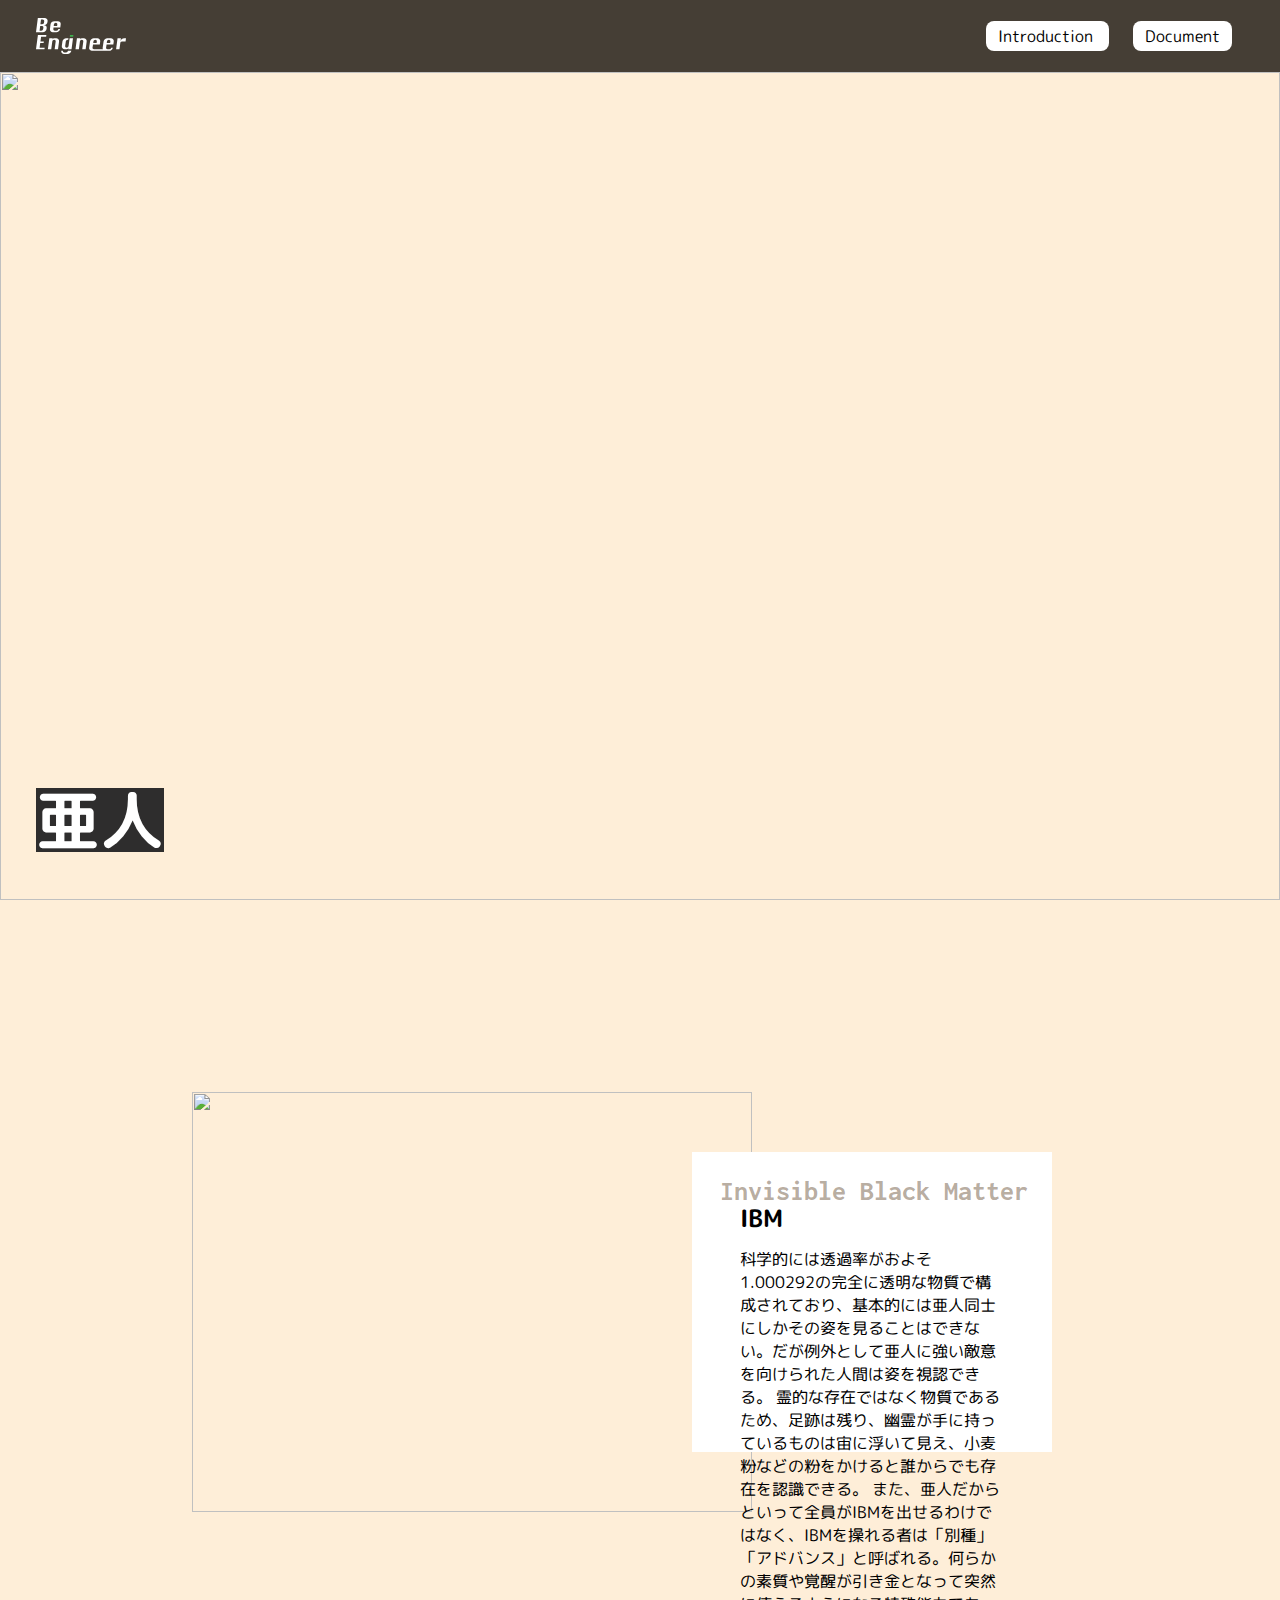
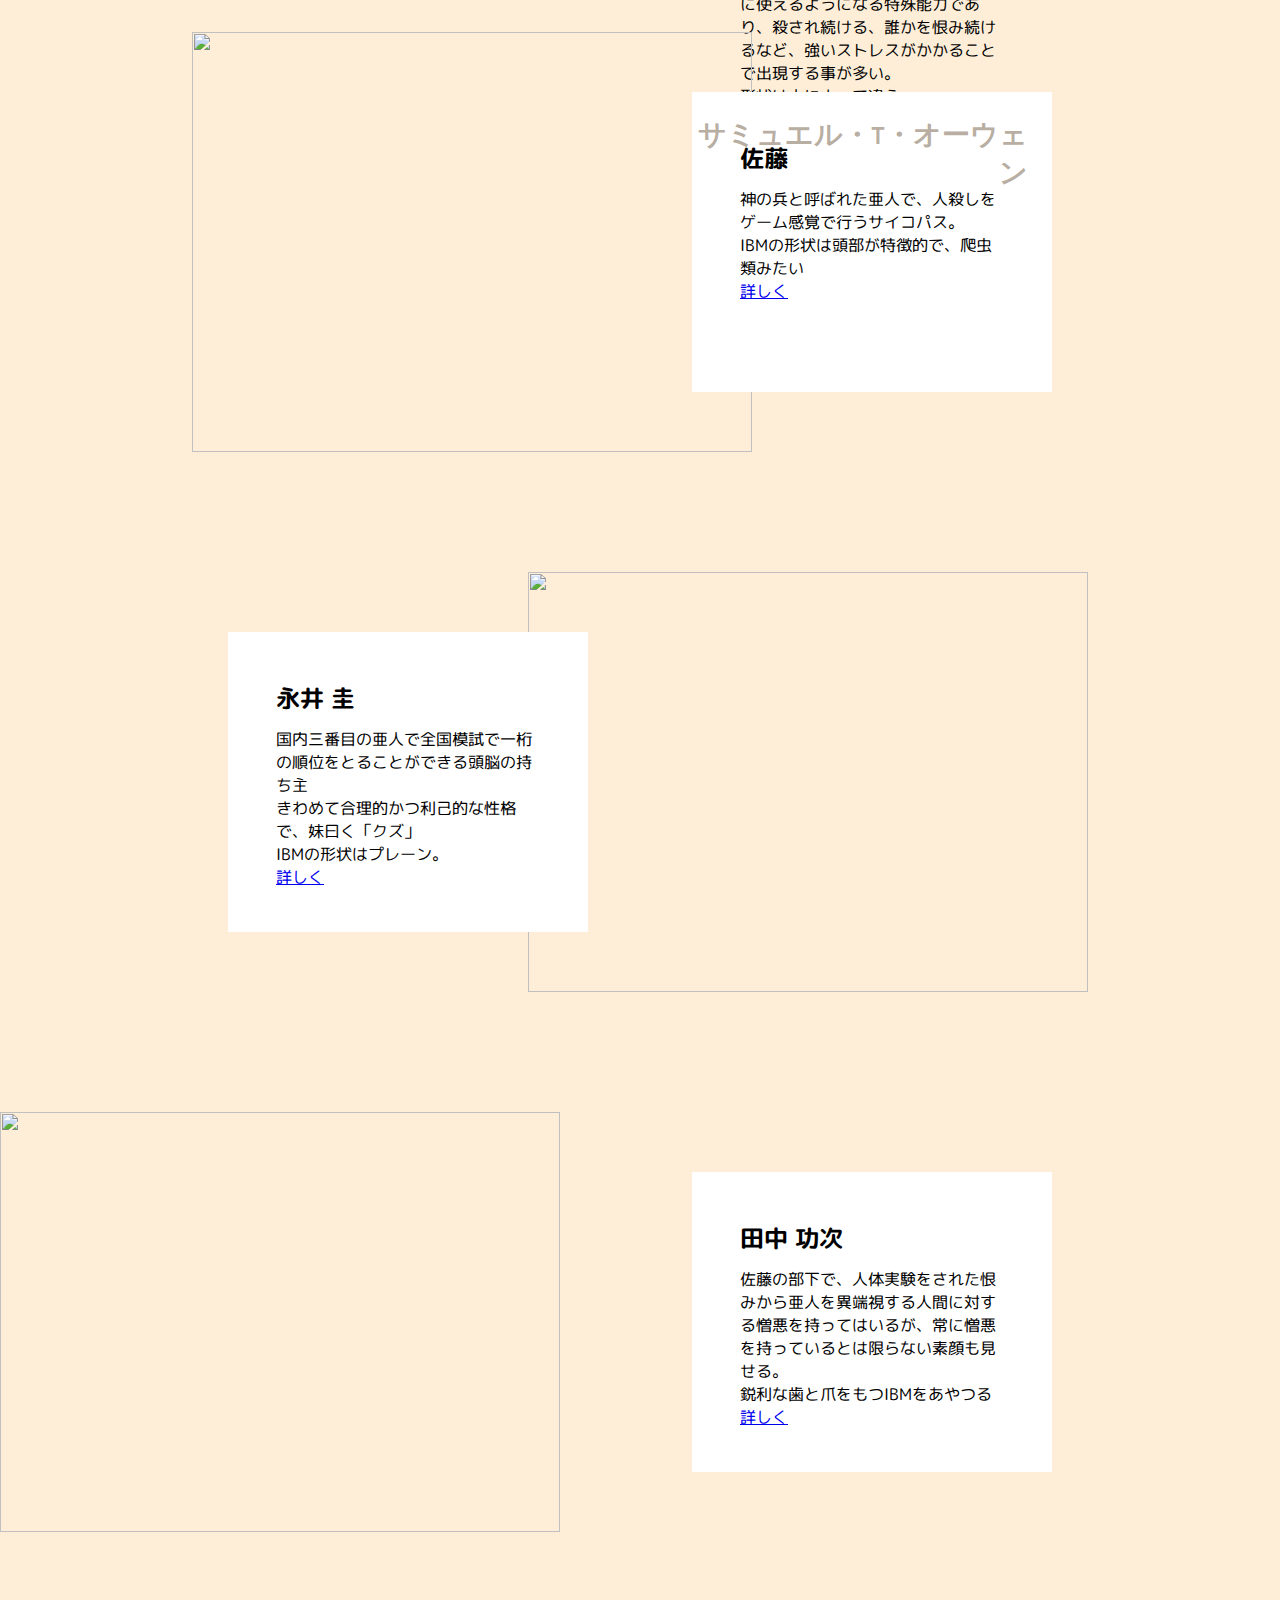
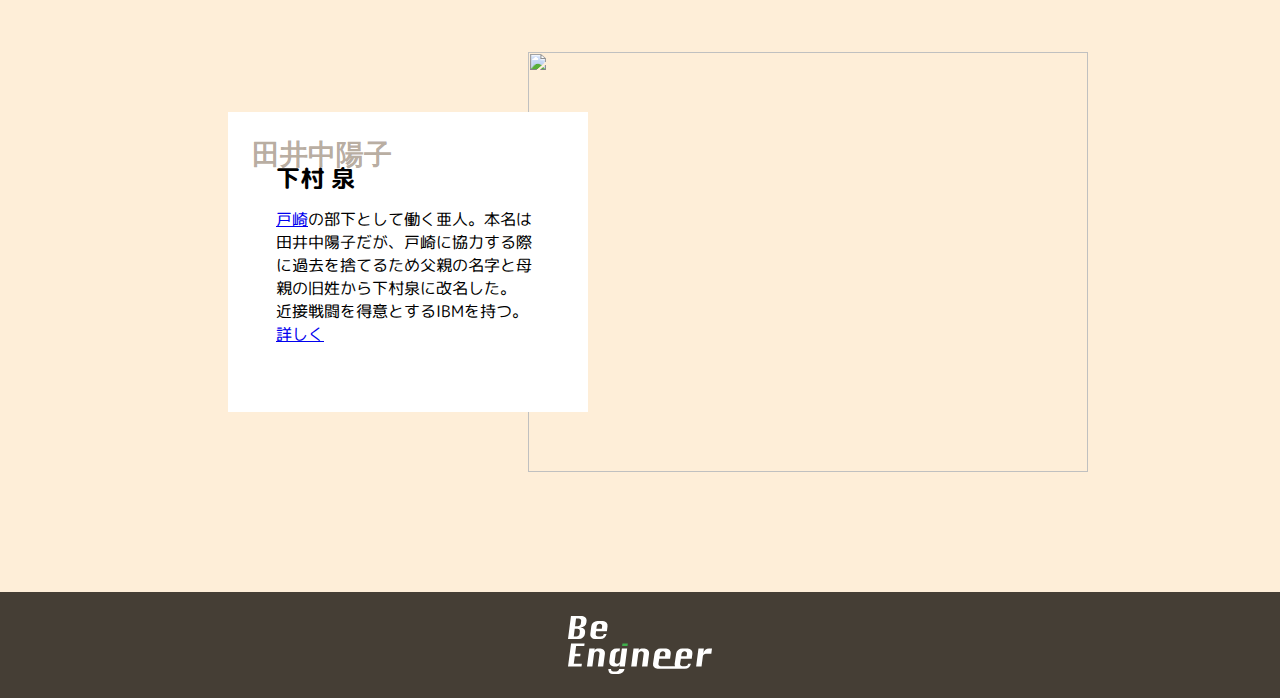
==== commit 922a99f1: "deploy" ====
--- a/public/index.html
+++ b/public/index.html
@@ -29,89 +29,94 @@
 
         <!-- ファーストビュー -->
         <section id="firstview">
-            <img class="firstview__image" src="https://hips.hearstapps.com/hmg-prod/images/187534401-336235307860527-2749794705358854778-n-1623180309.jpeg?crop=1.00xw:0.756xh;0,0&resize=1200:*">
-            <h1 class="firstview__title">bts
-                <br></h1>
+            <img class="firstview__image" src="https://i.pinimg.com/236x/fd/29/1e/fd291ed46496917bdf8102eaf1ce54c8.jpg">
+            <h1 class="firstview__title">亜人<br></h1>
         </section>
         
         <!-- 紹介部分 -->
         <section id="introduction" class="introduction">
 
             <div class="introduction__content">
-                <img class="introduction__image introduction__image--left" src="https://www.kpopmonster.jp/wp-content/uploads/2022/12/isu.jpg">
-                <h3 class="introduction__titile__img">こんにちは</h3>
+                <img class="introduction__image introduction__image--left" src="https://www.medicos-e.net/wp-content/uploads/2015/09/pkg-mae-1.jpg">
                 <div class="introduction__textblock introduction__textblock--left">
-                    
                     <h3 class="introduction__title">
-                        ジミン
+                        IBM
                     </h3>
                     <h4 class="introduction__title--bg introduction__title--bg--left">
-                        ビジュ担当
+                        Invisible Black Matter
+                    </h4>科学的には透過率がおよそ1.000292の完全に透明な物質で構成されており、基本的には亜人同士にしかその姿を見ることはできない。だが例外として亜人に強い敵意を向けられた人間は姿を視認できる。
+
+                    霊的な存在ではなく物質であるため、足跡は残り、幽霊が手に持っているものは宙に浮いて見え、小麦粉などの粉をかけると誰からでも存在を認識できる。
+                    
+                    また、亜人だからといって全員がIBMを出せるわけではなく、IBMを操れる者は「別種」「アドバンス」と呼ばれる。何らかの素質や覚醒が引き金となって突然に使えるようになる特殊能力であり、殺され続ける、誰かを恨み続けるなど、強いストレスがかかることで出現する事が多い。<br>形状は人によって違う。
+                    <p class="introduction__text">
+                        
+                    </p>
+                </div>
+            </div>
+            
+            <div class="introduction__content">
+                <img class="introduction__image introduction__image--left" src="https://up.gc-img.net/post_img_web/2017/01/ABHaus1fIvPxWoj.png">
+                <div class="introduction__textblock introduction__textblock--left">
+                    <h3 class="introduction__title">
+                        佐藤
+                    </h3>
+                    <h4 class="introduction__title--bg introduction__title--bg--left">
+                        サミュエル・T・オーウェン
                     </h4>
                     <p class="introduction__text">
-                    ダンスをはじめるとジミンではなくなる。ジミンの沼にはいるとぬけれなくなる。
-                    </p>
-                    <a href="">ジミンはこちら</a>
-                </div>
-            </div>
-
-            <div class="introduction__content">
-                <img class="introduction__image introduction__image--right" src="https://i.pinimg.com/736x/8e/b8/64/8eb864c82341f4367add76bbd59d23a8.jpg">
-                <div class="introduction__textblock introduction__textblock--right">
-                    <h3 class="introduction__title">
-                        ぐく
-                    </h3>
-                    <h4 class="introduction__title--bg introduction__title--bg--right">
-                        florentins
-                    </h4>
-                    <p class="introduction__text">
-                        なんでもできちゃうぐく。
+                        神の兵と呼ばれた亜人で、人殺しをゲーム感覚で行うサイコパス。<br>IBMの形状は頭部が特徴的で、爬虫類みたい<br><a href="http://ajin.fandom.com/ja/wiki/%E4%BD%90%E8%97%A4">詳しく</a>
+    
+            
                     </p>
                 </div>
             </div>
 
             <div class="introduction__content">
-                <img class="introduction__image introduction__image--left" src="images/pain_de_genes.jpg">
-                <div class="introduction__textblock introduction__textblock--left">
+                <img class="introduction__image introduction__image--right" src="https://ogre.natalie.mu/media/news/eiga/2016/1104/ajin_201611_02.jpg?imwidth=750&imdensity=1">
+                <div class="introduction__textblock introduction__textblock--right">
                     <h3 class="introduction__title">
-                        パン・ド・ジェンヌ
+                        永井 圭
                     </h3>
-                    <h4 class="introduction__title--bg introduction__title--bg--left">
-                        Pain de Gênes
-                    </h4>
                     <p class="introduction__text">
-                        アーモンドの含有量の多い、共立てタイプの焼き菓子。パート・ダマンド（マジパン）やアーモンドパウダーをふんだんに使った、しっとりときめ細かな生地が特徴です。
+                        国内三番目の亜人で全国模試で一桁の順位をとることができる頭脳の持ち主<br>きわめて合理的かつ利己的な性格で、妹曰く「クズ」<br>IBMの形状はプレーン。<br><a href="https://ajin.fandom.com/ja/wiki/%E6%B0%B8%E4%BA%95%E5%9C%AD">詳しく</a>
                     </p>
                 </div>
             </div>
 
             <div class="introduction__content">
-                <img class="introduction__image introduction__image--right" src="images/crumble_cheesecake.jpg">
-                <div class="introduction__textblock introduction__textblock--right">
+                <img class="introduction__image introducmages/pain_de_genes.jpgtion__image--left" src="https://morimoricamp.com/wp-content/uploads/2015/11/%E3%82%B9%E3%82%AF%E3%83%AA%E3%83%BC%E3%83%B3%E3%82%B7%E3%83%A7%E3%83%83%E3%83%88-2015-11-01-11.53.26.png">
+                <div class="introduction__textblock introduction__textblock--left">
                     <h3 class="introduction__title">
-                        クランブルチーズケーキ
+                        田中 功次
                     </h3>
-                    <h4 class="introduction__title--bg introduction__title--bg--right">
-                        Crumble Cheesecake
+                    <h4 class="introduction__title--bg introduction__title--bg--left">
+                        
                     </h4>
                     <p class="introduction__text">
-                        しっとりなめらかな生地に、クランブルのサクサク食感が絶妙なチーズケーキです。<br>
-                        ミキサーやフードプロセッサーで手軽に生地作りができますので、お菓子作り初心者の方にもおすすめです。
+                        佐藤の部下で、人体実験をされた恨みから亜人を異端視する人間に対する憎悪を持ってはいるが、常に憎悪を持っているとは限らない素顔も見せる。<br>鋭利な歯と爪をもつIBMをあやつる<br><a href="https://ajin.fandom.com/ja/wiki/%E7%94%B0%E4%B8%AD%E5%8A%9F%E6%AC%A1">詳しく</a>
                     </p>
                 </div>
             </div>
 
             <div class="introduction__content">
-                <img class="introduction__image introduction__image--left" src="images/mont_blanc.jpg">
-                <div class="introduction__textblock introduction__textblock--left">
+                <img class="introduction__image introduction__image--right" src="https://cdn-ak.f.st-hatena.com/images/fotolife/r/riyu0079/20220903/20220903134322.png">
+                <div class="introduction__textblock introduction__textblock--right">
                     <h3 class="introduction__title">
-                        モンブラン
+                        下村 泉
                     </h3>
-                    <h4 class="introduction__title--bg introduction__title--bg--left">
-                        Mont Blanc aux marrons
+                    <h4 class="introduction__title--bg introduction__title--bg--right">
+                        田井中陽子
                     </h4>
                     <p class="introduction__text">
-                        クリなどを原料とするクリームを生地の上面に絞りかけたケーキ。モンブラン山の形に似せて作ったことからこう呼ばれる。上に降りかけられる白い粉砂糖は雪を表している。
+                        <a href="https://ajin.fandom.com/ja/wiki/%E6%88%B8%E5%B4%8E%E5%84%AA">戸崎</a>の部下として働く亜人。本名は田井中陽子だが、戸崎に協力する際に過去を捨てるため父親の名字と母親の旧姓から下村泉に改名した。<br>近接戦闘を得意とするIBMを持つ。<br><a href="https://ajin.fandom.com/ja/wiki/%E4%B8%8B%E6%9D%91%E6%B3%89">詳しく</a>
+                    </p>
+                </div>
+            </div>
+
+           
+                    <p class="introduction__text">
+                        
                     </p>
                 </div>
             </div>
--- a/public/css/style.css
+++ b/public/css/style.css
@@ -51,12 +51,12 @@
 
 .firstview__title{
     position: absolute;
-    top: 48px;
+    bottom: 48px;
     left: 36px;
     font-size: 64px;
     line-height: 1;
-    color:chocolate;
-    background-color: crimson--;
+    color:white;
+    background-color: rgb(46, 45, 45);
 }
 
 
@@ -77,14 +77,6 @@
     object-fit: cover;
     position: absolute;
     top: 0;
-}
-.introduction__titile__img{
-    position: absolute;
-    top: 48px;
-    right: 13vw;
-    font-size: 30px;
-    line-height: 1;
-    color:chocolate;
 }
 
 .introduction__image--left{
@@ -121,9 +113,8 @@
 
 .introduction__title--bg{
     position: absolute;
-    color: rgba(66, 70, 8, 0.4);
-    font-size: ２０
-    px;
+    color: rgba(70, 39, 8, 0.4);
+    font-size: 28px;
     top: 24px;
     z-index: 1;
     font-family: 'Inconsolata', monospace;
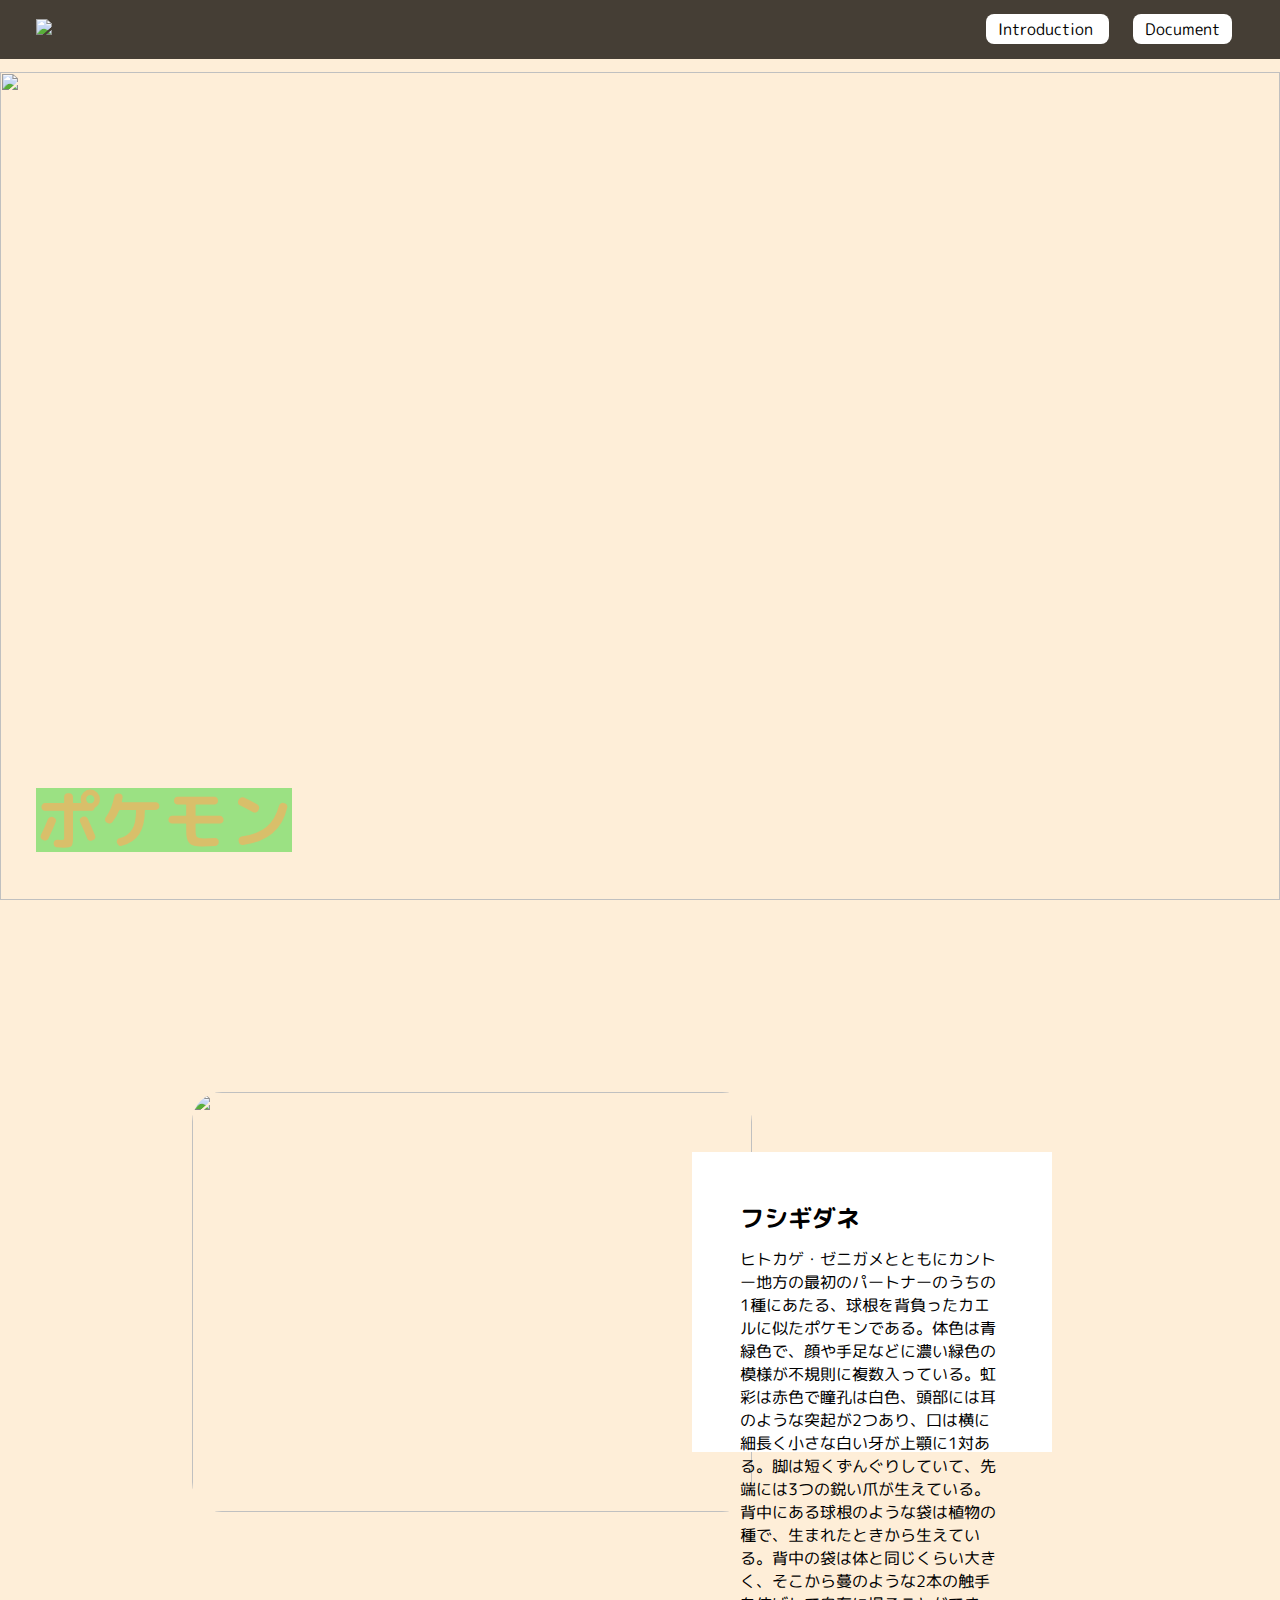
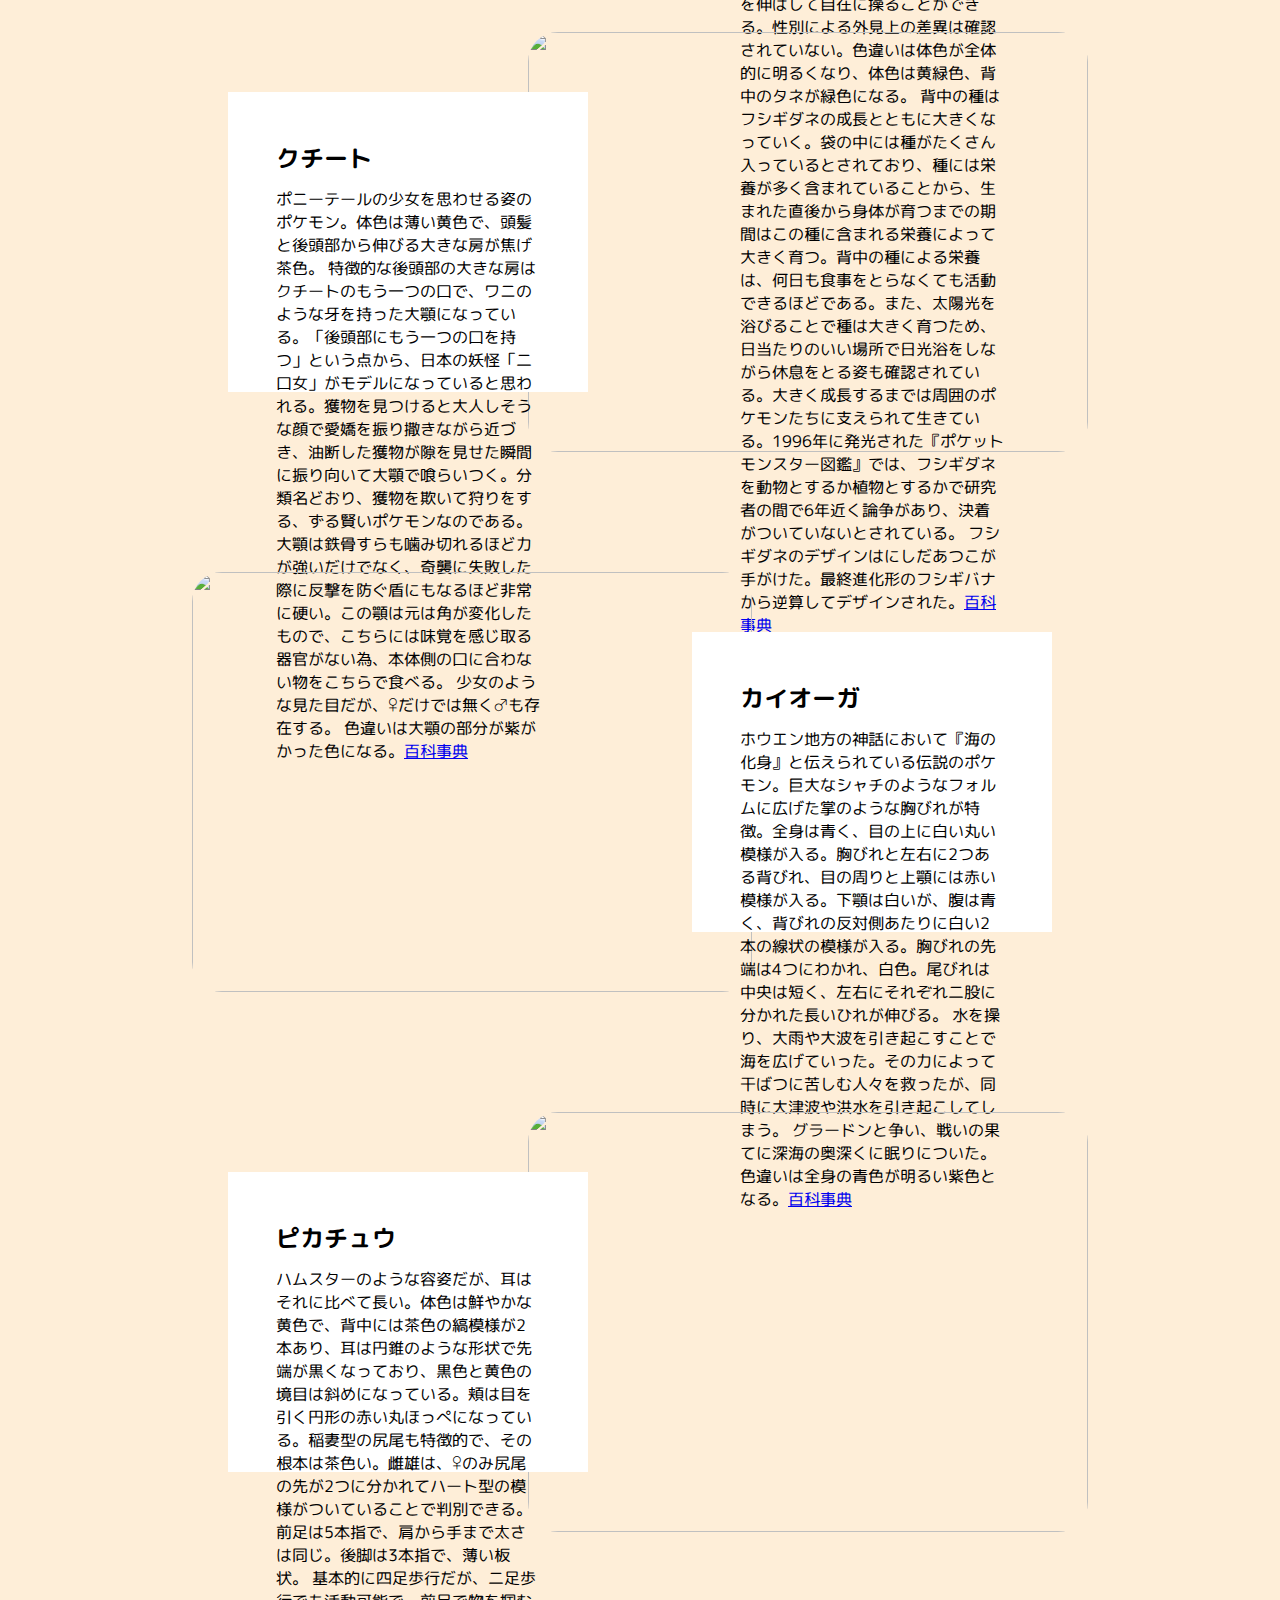
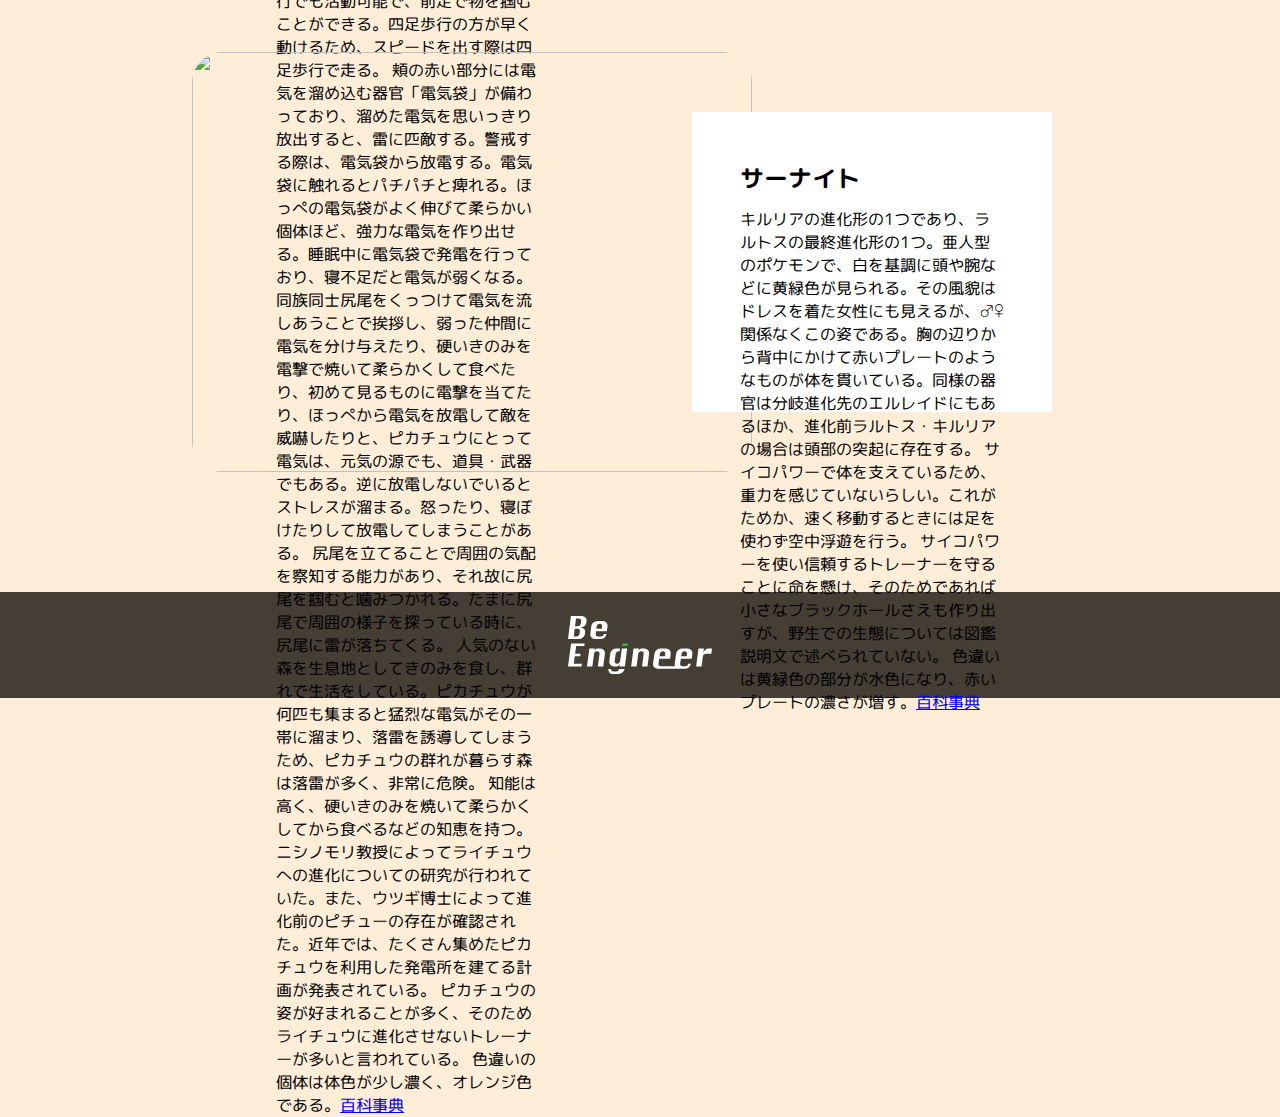
==== commit 49371d44: "ryo" ====
--- a/public/index.html
+++ b/public/index.html
@@ -16,7 +16,7 @@
 
         <!-- ヘッダー -->
         <header id="header">
-            <img class="header__image" src="images/BeEngineer_logo_white.svg">
+            <a href="https://www.pokemon.co.jp/"><img class="header__image" src="https://fontmeme.com/images/Pokemon-Logo.jpg"></a>
             <nav class="header__linklist">
                 <a class="header__link" href="#introduction">
                     Introduction
@@ -29,94 +29,125 @@
 
         <!-- ファーストビュー -->
         <section id="firstview">
-            <img class="firstview__image" src="https://i.pinimg.com/236x/fd/29/1e/fd291ed46496917bdf8102eaf1ce54c8.jpg">
-            <h1 class="firstview__title">亜人<br></h1>
+            <img class="firstview__image" src="https://animeanime.jp/imgs/ogp_f/303592.jpg">
+            <h1 class="firstview__title">ポケモン</h1>
         </section>
         
         <!-- 紹介部分 -->
         <section id="introduction" class="introduction">
 
             <div class="introduction__content">
-                <img class="introduction__image introduction__image--left" src="https://www.medicos-e.net/wp-content/uploads/2015/09/pkg-mae-1.jpg">
+                <img class="introduction__image introduction__image--left" src="https://www.room8.co.jp/wp-content/uploads/2016/07/17303363.gif">
                 <div class="introduction__textblock introduction__textblock--left">
                     <h3 class="introduction__title">
-                        IBM
+                        フシギダネ
                     </h3>
                     <h4 class="introduction__title--bg introduction__title--bg--left">
-                        Invisible Black Matter
-                    </h4>科学的には透過率がおよそ1.000292の完全に透明な物質で構成されており、基本的には亜人同士にしかその姿を見ることはできない。だが例外として亜人に強い敵意を向けられた人間は姿を視認できる。
+                        
+                    </h4>
+                    <p class="introduction__text">
+                        ヒトカゲ・ゼニガメとともにカントー地方の最初のパートナーのうちの1種にあたる、球根を背負ったカエルに似たポケモンである。体色は青緑色で、顔や手足などに濃い緑色の模様が不規則に複数入っている。虹彩は赤色で瞳孔は白色、頭部には耳のような突起が2つあり、口は横に細長く小さな白い牙が上顎に1対ある。脚は短くずんぐりしていて、先端には3つの鋭い爪が生えている。背中にある球根のような袋は植物の種で、生まれたときから生えている。背中の袋は体と同じくらい大きく、そこから蔓のような2本の触手を伸ばして自在に操ることができる。性別による外見上の差異は確認されていない。色違いは体色が全体的に明るくなり、体色は黄緑色、背中のタネが緑色になる。
 
-                    霊的な存在ではなく物質であるため、足跡は残り、幽霊が手に持っているものは宙に浮いて見え、小麦粉などの粉をかけると誰からでも存在を認識できる。
-                    
-                    また、亜人だからといって全員がIBMを出せるわけではなく、IBMを操れる者は「別種」「アドバンス」と呼ばれる。何らかの素質や覚醒が引き金となって突然に使えるようになる特殊能力であり、殺され続ける、誰かを恨み続けるなど、強いストレスがかかることで出現する事が多い。<br>形状は人によって違う。
-                    <p class="introduction__text">
-                        
+背中の種はフシギダネの成長とともに大きくなっていく。袋の中には種がたくさん入っているとされており、種には栄養が多く含まれていることから、生まれた直後から身体が育つまでの期間はこの種に含まれる栄養によって大きく育つ。背中の種による栄養は、何日も食事をとらなくても活動できるほどである。また、太陽光を浴びることで種は大きく育つため、日当たりのいい場所で日光浴をしながら休息をとる姿も確認されている。大きく成長するまでは周囲のポケモンたちに支えられて生きている。1996年に発光された『ポケットモンスター図鑑』では、フシギダネを動物とするか植物とするかで研究者の間で6年近く論争があり、決着がついていないとされている。
+
+フシギダネのデザインはにしだあつこが手がけた。最終進化形のフシギバナから逆算してデザインされた。<a href="https://wiki.xn--rckteqa2e.com/wiki/%E3%83%95%E3%82%B7%E3%82%AE%E3%83%80%E3%83%8D">百科事典</a>
                     </p>
                 </div>
             </div>
-            
+
             <div class="introduction__content">
-                <img class="introduction__image introduction__image--left" src="https://up.gc-img.net/post_img_web/2017/01/ABHaus1fIvPxWoj.png">
+                <img class="introduction__image introduction__image--right" src="https://pbs.twimg.com/media/FJRkh3eaQAg6gNT.jpg:large">
+                <div class="introduction__textblock introduction__textblock--right">
+                    <h3 class="introduction__title">
+                        クチート
+                    </h3>
+                    <h4 class="introduction__title--bg introduction__title--bg--right">
+                        
+                    </h4>
+                    <p class="introduction__text">
+                        ポニーテールの少女を思わせる姿のポケモン。体色は薄い黄色で、頭髪と後頭部から伸びる大きな房が焦げ茶色。
+
+特徴的な後頭部の大きな房はクチートのもう一つの口で、ワニのような牙を持った大顎になっている。「後頭部にもう一つの口を持つ」という点から、日本の妖怪「二口女」がモデルになっていると思われる。獲物を見つけると大人しそうな顔で愛嬌を振り撒きながら近づき、油断した獲物が隙を見せた瞬間に振り向いて大顎で喰らいつく。分類名どおり、獲物を欺いて狩りをする、ずる賢いポケモンなのである。
+
+大顎は鉄骨すらも噛み切れるほど力が強いだけでなく、奇襲に失敗した際に反撃を防ぐ盾にもなるほど非常に硬い。この顎は元は角が変化したもので、こちらには味覚を感じ取る器官がない為、本体側の口に合わない物をこちらで食べる。
+
+少女のような見た目だが、♀だけでは無く♂も存在する。
+
+色違いは大顎の部分が紫がかった色になる。<a href="https://wiki.xn--rckteqa2e.com/wiki/%E3%82%AF%E3%83%81%E3%83%BC%E3%83%88">百科事典</a>
+                    </p>
+                </div>
+            </div>
+
+            <div class="introduction__content">
+                <img class="introduction__image introduction__image--left" src="https://pbs.twimg.com/media/Eyicwh5U8AErrxW.jpg">
                 <div class="introduction__textblock introduction__textblock--left">
                     <h3 class="introduction__title">
-                        佐藤
+                        カイオーガ
                     </h3>
                     <h4 class="introduction__title--bg introduction__title--bg--left">
-                        サミュエル・T・オーウェン
+                        
                     </h4>
                     <p class="introduction__text">
-                        神の兵と呼ばれた亜人で、人殺しをゲーム感覚で行うサイコパス。<br>IBMの形状は頭部が特徴的で、爬虫類みたい<br><a href="http://ajin.fandom.com/ja/wiki/%E4%BD%90%E8%97%A4">詳しく</a>
-    
+                        ホウエン地方の神話において『海の化身』と伝えられている伝説のポケモン。巨大なシャチのようなフォルムに広げた掌のような胸びれが特徴。全身は青く、目の上に白い丸い模様が入る。胸びれと左右に2つある背びれ、目の周りと上顎には赤い模様が入る。下顎は白いが、腹は青く、背びれの反対側あたりに白い2本の線状の模様が入る。胸びれの先端は4つにわかれ、白色。尾びれは中央は短く、左右にそれぞれ二股に分かれた長いひれが伸びる。
+
+水を操り、大雨や大波を引き起こすことで海を広げていった。その力によって干ばつに苦しむ人々を救ったが、同時に大津波や洪水を引き起こしてしまう。
+
+グラードンと争い、戦いの果てに深海の奥深くに眠りについた。
+
+色違いは全身の青色が明るい紫色となる。<a href="https://wiki.xn--rckteqa2e.com/wiki/%E3%82%AB%E3%82%A4%E3%82%AA%E3%83%BC%E3%82%AC">百科事典</a>
+                    </p>
+                </div>
+            </div>
+
+            <div class="introduction__content">
+                <img class="introduction__image introduction__image--right" src="https://pbs.twimg.com/media/CDUwBm9VIAAm74M.png">
+                <div class="introduction__textblock introduction__textblock--right">
+                    <h3 class="introduction__title">
+                        ピカチュウ
+                    </h3>
+                    <h4 class="introduction__title--bg introduction__title--bg--right">
+                        
+                    </h4>
+                    <p class="introduction__text">
+                        ハムスターのような容姿だが、耳はそれに比べて長い。体色は鮮やかな黄色で、背中には茶色の縞模様が2本あり、耳は円錐のような形状で先端が黒くなっており、黒色と黄色の境目は斜めになっている。頬は目を引く円形の赤い丸ほっぺになっている。稲妻型の尻尾も特徴的で、その根本は茶色い。雌雄は、♀のみ尻尾の先が2つに分かれてハート型の模様がついていることで判別できる。前足は5本指で、肩から手まで太さは同じ。後脚は3本指で、薄い板状。
+
+基本的に四足歩行だが、二足歩行でも活動可能で、前足で物を掴むことができる。四足歩行の方が早く動けるため、スピードを出す際は四足歩行で走る。
+
+頬の赤い部分には電気を溜め込む器官「電気袋」が備わっており、溜めた電気を思いっきり放出すると、雷に匹敵する。警戒する際は、電気袋から放電する。電気袋に触れるとパチパチと痺れる。ほっぺの電気袋がよく伸びて柔らかい個体ほど、強力な電気を作り出せる。睡眠中に電気袋で発電を行っており、寝不足だと電気が弱くなる。同族同士尻尾をくっつけて電気を流しあうことで挨拶し、弱った仲間に電気を分け与えたり、硬いきのみを電撃で焼いて柔らかくして食べたり、初めて見るものに電撃を当てたり、ほっぺから電気を放電して敵を威嚇したりと、ピカチュウにとって電気は、元気の源でも、道具・武器でもある。逆に放電しないでいるとストレスが溜まる。怒ったり、寝ぼけたりして放電してしまうことがある。
+
+尻尾を立てることで周囲の気配を察知する能力があり、それ故に尻尾を掴むと噛みつかれる。たまに尻尾で周囲の様子を探っている時に、尻尾に雷が落ちてくる。
+
+人気のない森を生息地としてきのみを食し、群れで生活をしている。ピカチュウが何匹も集まると猛烈な電気がその一帯に溜まり、落雷を誘導してしまうため、ピカチュウの群れが暮らす森は落雷が多く、非常に危険。
+
+知能は高く、硬いきのみを焼いて柔らかくしてから食べるなどの知恵を持つ。
+
+ニシノモリ教授によってライチュウへの進化についての研究が行われていた。また、ウツギ博士によって進化前のピチューの存在が確認された。近年では、たくさん集めたピカチュウを利用した発電所を建てる計画が発表されている。
+
+ピカチュウの姿が好まれることが多く、そのためライチュウに進化させないトレーナーが多いと言われている。
+
+色違いの個体は体色が少し濃く、オレンジ色である。<a href="https://wiki.xn--rckteqa2e.com/wiki/%E3%83%94%E3%82%AB%E3%83%81%E3%83%A5%E3%82%A6">百科事典</a>
             
                     </p>
                 </div>
             </div>
 
             <div class="introduction__content">
-                <img class="introduction__image introduction__image--right" src="https://ogre.natalie.mu/media/news/eiga/2016/1104/ajin_201611_02.jpg?imwidth=750&imdensity=1">
-                <div class="introduction__textblock introduction__textblock--right">
-                    <h3 class="introduction__title">
-                        永井 圭
-                    </h3>
-                    <p class="introduction__text">
-                        国内三番目の亜人で全国模試で一桁の順位をとることができる頭脳の持ち主<br>きわめて合理的かつ利己的な性格で、妹曰く「クズ」<br>IBMの形状はプレーン。<br><a href="https://ajin.fandom.com/ja/wiki/%E6%B0%B8%E4%BA%95%E5%9C%AD">詳しく</a>
-                    </p>
-                </div>
-            </div>
-
-            <div class="introduction__content">
-                <img class="introduction__image introducmages/pain_de_genes.jpgtion__image--left" src="https://morimoricamp.com/wp-content/uploads/2015/11/%E3%82%B9%E3%82%AF%E3%83%AA%E3%83%BC%E3%83%B3%E3%82%B7%E3%83%A7%E3%83%83%E3%83%88-2015-11-01-11.53.26.png">
+                <img class="introduction__image introduction__image--left" src="https://pbs.twimg.com/media/EARX2QEVUAE6MWJ.jpg">
                 <div class="introduction__textblock introduction__textblock--left">
                     <h3 class="introduction__title">
-                        田中 功次
+                        サーナイト
                     </h3>
                     <h4 class="introduction__title--bg introduction__title--bg--left">
                         
                     </h4>
                     <p class="introduction__text">
-                        佐藤の部下で、人体実験をされた恨みから亜人を異端視する人間に対する憎悪を持ってはいるが、常に憎悪を持っているとは限らない素顔も見せる。<br>鋭利な歯と爪をもつIBMをあやつる<br><a href="https://ajin.fandom.com/ja/wiki/%E7%94%B0%E4%B8%AD%E5%8A%9F%E6%AC%A1">詳しく</a>
-                    </p>
-                </div>
-            </div>
+                        キルリアの進化形の1つであり、ラルトスの最終進化形の1つ。亜人型のポケモンで、白を基調に頭や腕などに黄緑色が見られる。その風貌はドレスを着た女性にも見えるが、♂♀関係なくこの姿である。胸の辺りから背中にかけて赤いプレートのようなものが体を貫いている。同様の器官は分岐進化先のエルレイドにもあるほか、進化前ラルトス・キルリアの場合は頭部の突起に存在する。
 
-            <div class="introduction__content">
-                <img class="introduction__image introduction__image--right" src="https://cdn-ak.f.st-hatena.com/images/fotolife/r/riyu0079/20220903/20220903134322.png">
-                <div class="introduction__textblock introduction__textblock--right">
-                    <h3 class="introduction__title">
-                        下村 泉
-                    </h3>
-                    <h4 class="introduction__title--bg introduction__title--bg--right">
-                        田井中陽子
-                    </h4>
-                    <p class="introduction__text">
-                        <a href="https://ajin.fandom.com/ja/wiki/%E6%88%B8%E5%B4%8E%E5%84%AA">戸崎</a>の部下として働く亜人。本名は田井中陽子だが、戸崎に協力する際に過去を捨てるため父親の名字と母親の旧姓から下村泉に改名した。<br>近接戦闘を得意とするIBMを持つ。<br><a href="https://ajin.fandom.com/ja/wiki/%E4%B8%8B%E6%9D%91%E6%B3%89">詳しく</a>
-                    </p>
-                </div>
-            </div>
-
-           
-                    <p class="introduction__text">
+                        サイコパワーで体を支えているため、重力を感じていないらしい。これがためか、速く移動するときには足を使わず空中浮遊を行う。
                         
+                        サイコパワーを使い信頼するトレーナーを守ることに命を懸け、そのためであれば小さなブラックホールさえも作り出すが、野生での生態については図鑑説明文で述べられていない。
+                        
+                        色違いは黄緑色の部分が水色になり、赤いプレートの濃さが増す。<a href="https://wiki.xn--rckteqa2e.com/wiki/%E3%82%B5%E3%83%BC%E3%83%8A%E3%82%A4%E3%83%88">百科事典</a>
                     </p>
                 </div>
             </div>
--- a/public/css/style.css
+++ b/public/css/style.css
@@ -55,8 +55,8 @@
     left: 36px;
     font-size: 64px;
     line-height: 1;
-    color:white;
-    background-color: rgb(46, 45, 45);
+    color:rgb(217, 191, 106);
+    background-color:rgba(131, 222, 109, 0.804);
 }
 
 
@@ -77,6 +77,7 @@
     object-fit: cover;
     position: absolute;
     top: 0;
+    border-radius: 30px;
 }
 
 .introduction__image--left{
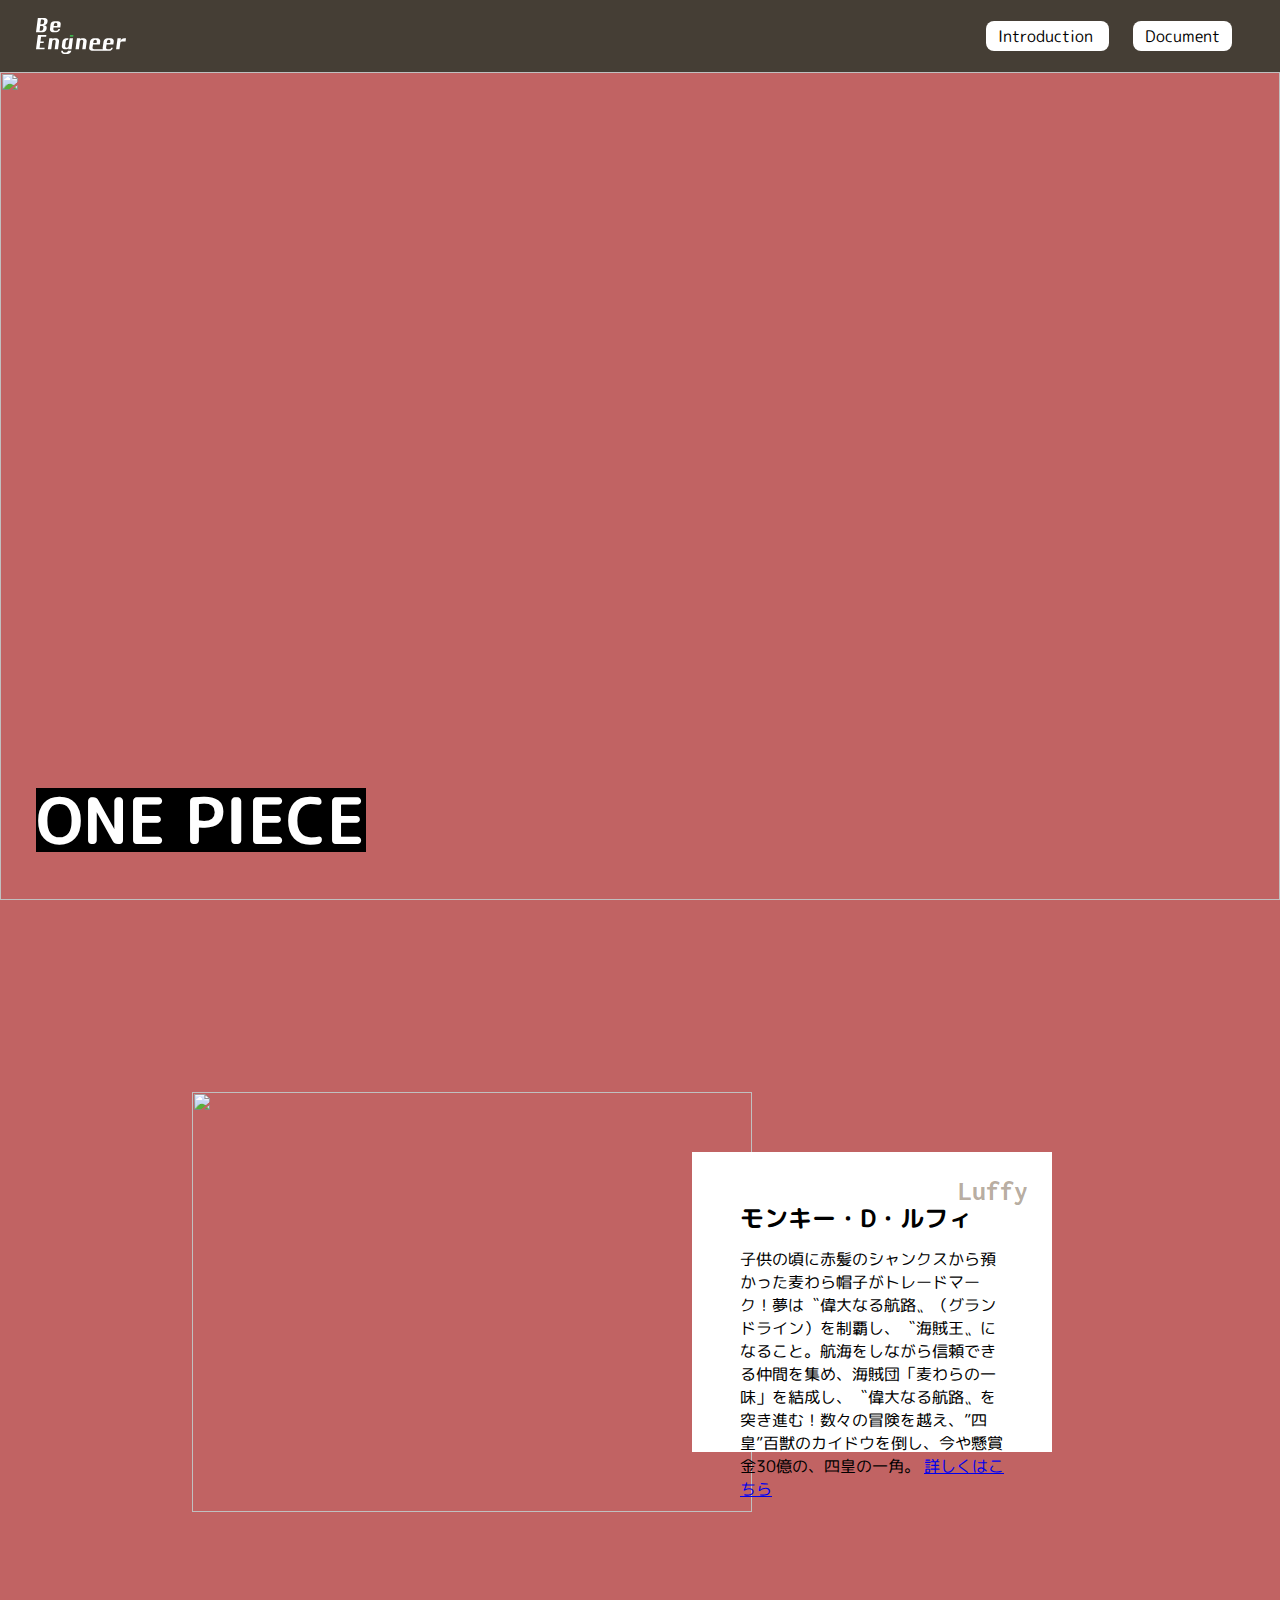
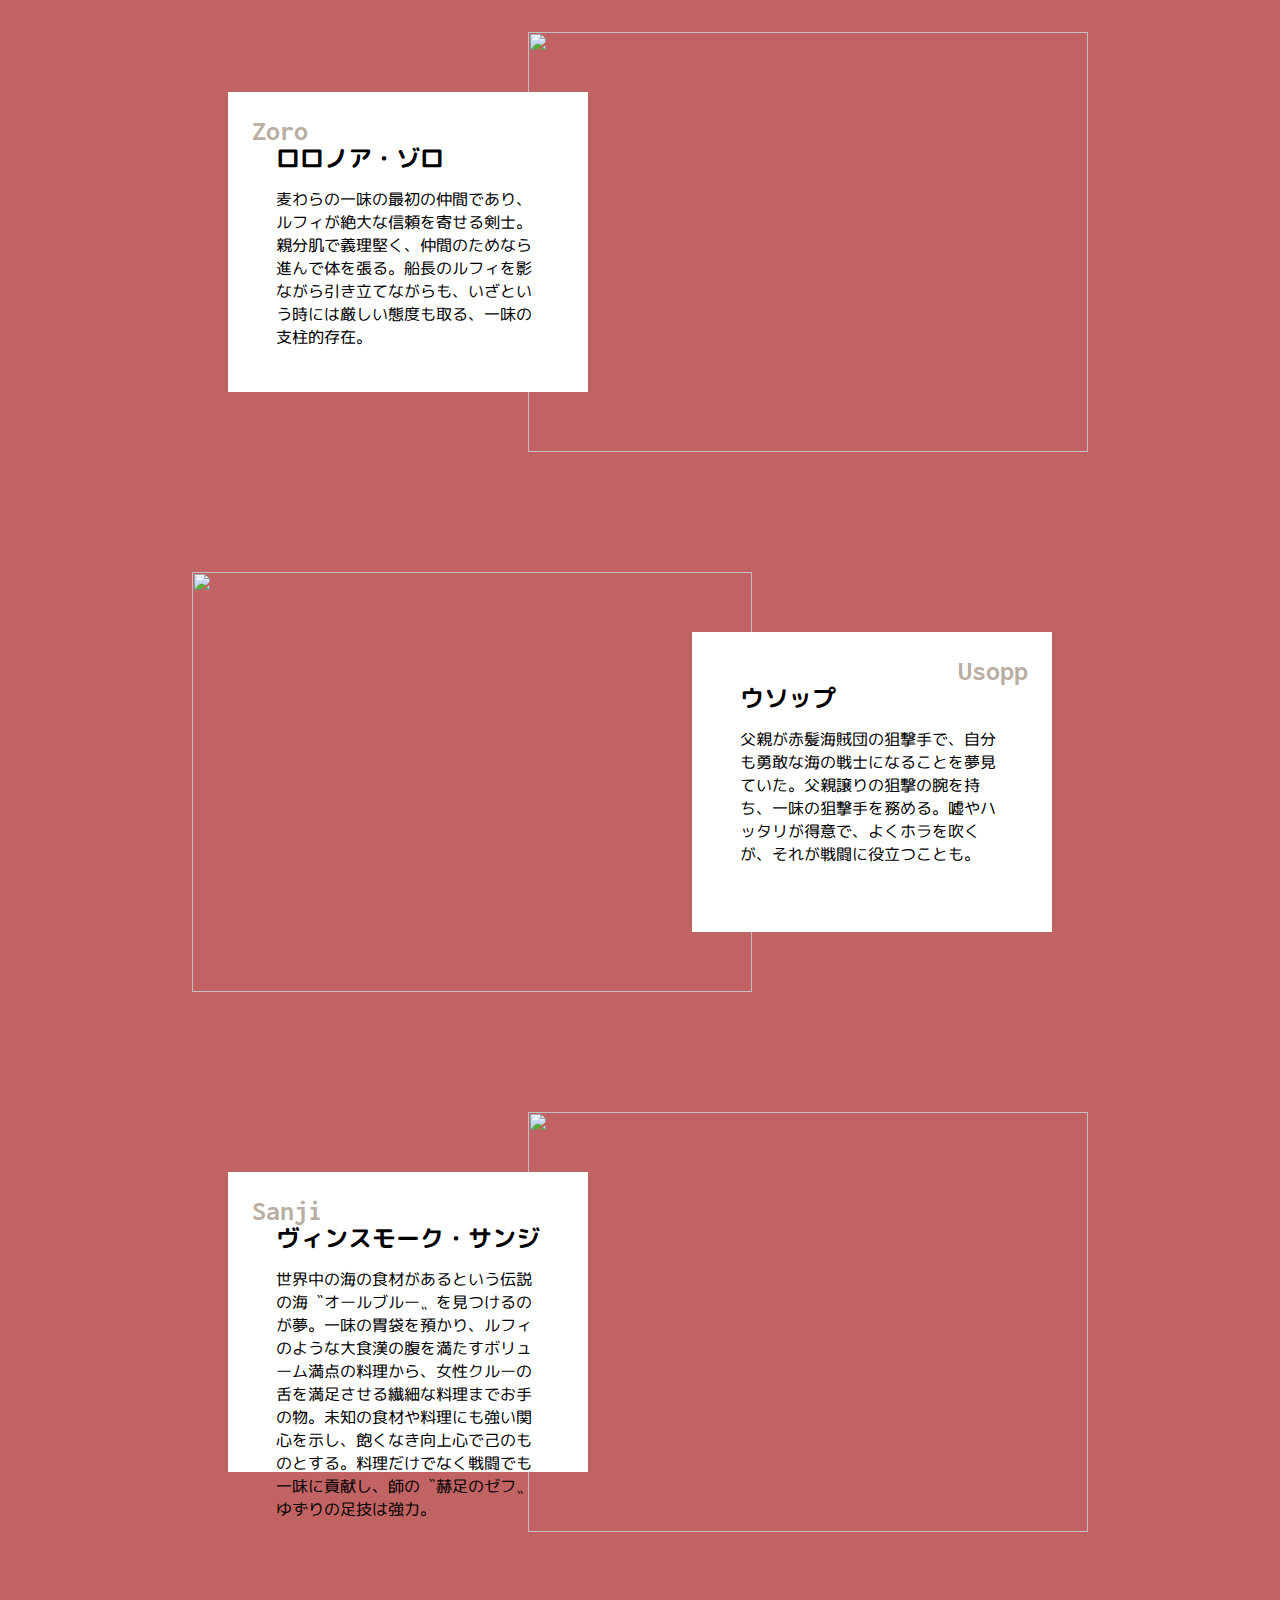
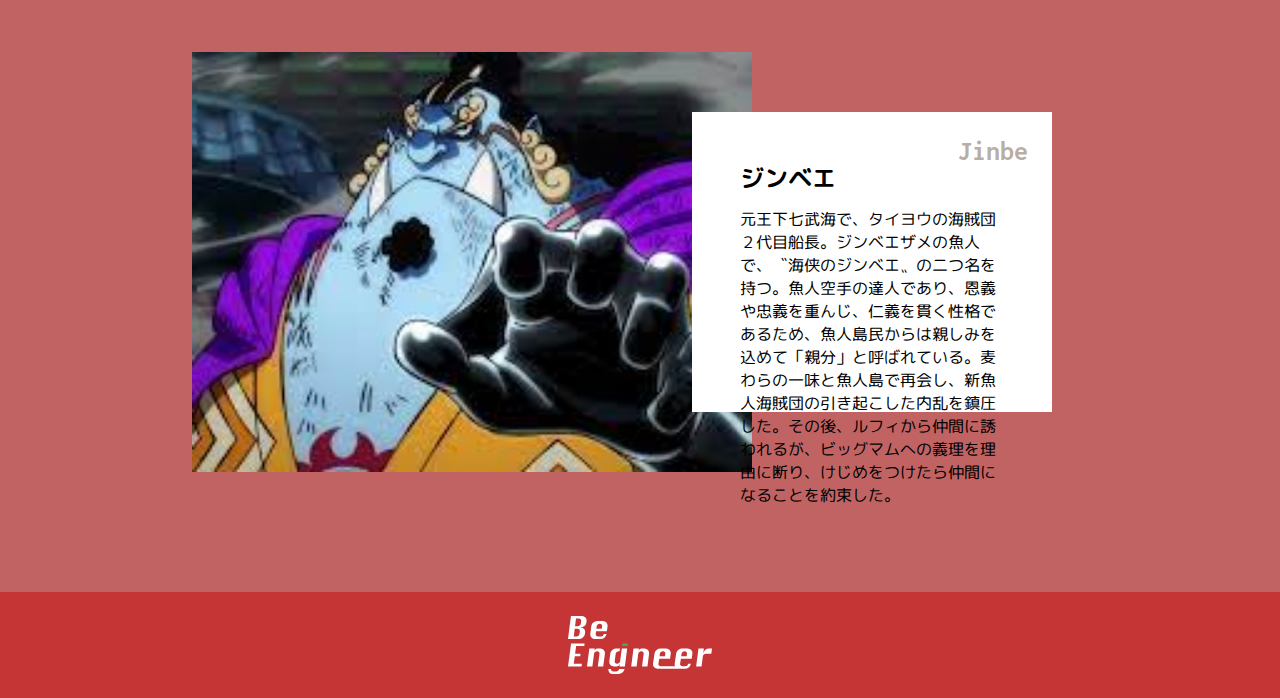
==== commit c2d9eb23: "20240317_5" ====
--- a/public/index.html
+++ b/public/index.html
@@ -16,7 +16,7 @@
 
         <!-- ヘッダー -->
         <header id="header">
-            <a href="https://www.pokemon.co.jp/"><img class="header__image" src="https://fontmeme.com/images/Pokemon-Logo.jpg"></a>
+            <img class="header__image" src="images/BeEngineer_logo_white.svg">
             <nav class="header__linklist">
                 <a class="header__link" href="#introduction">
                     Introduction
@@ -29,129 +29,89 @@
 
         <!-- ファーストビュー -->
         <section id="firstview">
-            <img class="firstview__image" src="https://animeanime.jp/imgs/ogp_f/303592.jpg">
-            <h1 class="firstview__title">ポケモン</h1>
+            <img class="firstview__image" src="https://www.mugiwara-store.com/wp/wp-content/uploads/2023/08/11%E5%91%A8%E5%B9%B4%E3%83%AD%E3%82%B4%E4%BB%98%E3%81%8D%E3%82%AD%E3%83%BC%E3%83%93%E3%82%B8%E3%83%A5%E3%82%A2%E3%83%AB.jpg">
+            <h1 class="firstview__title">ONE PIECE</h1>
         </section>
         
         <!-- 紹介部分 -->
         <section id="introduction" class="introduction">
 
             <div class="introduction__content">
-                <img class="introduction__image introduction__image--left" src="https://www.room8.co.jp/wp-content/uploads/2016/07/17303363.gif">
+                <img class="introduction__image introduction__image--left" src="https://statics.tver.jp/images/content/thumbnail/episode/small/ep90l6979u.jpg?v=8">
                 <div class="introduction__textblock introduction__textblock--left">
                     <h3 class="introduction__title">
-                        フシギダネ
+                        モンキー・D・ルフィ
                     </h3>
                     <h4 class="introduction__title--bg introduction__title--bg--left">
-                        
+                        Luffy
                     </h4>
                     <p class="introduction__text">
-                        ヒトカゲ・ゼニガメとともにカントー地方の最初のパートナーのうちの1種にあたる、球根を背負ったカエルに似たポケモンである。体色は青緑色で、顔や手足などに濃い緑色の模様が不規則に複数入っている。虹彩は赤色で瞳孔は白色、頭部には耳のような突起が2つあり、口は横に細長く小さな白い牙が上顎に1対ある。脚は短くずんぐりしていて、先端には3つの鋭い爪が生えている。背中にある球根のような袋は植物の種で、生まれたときから生えている。背中の袋は体と同じくらい大きく、そこから蔓のような2本の触手を伸ばして自在に操ることができる。性別による外見上の差異は確認されていない。色違いは体色が全体的に明るくなり、体色は黄緑色、背中のタネが緑色になる。
-
-背中の種はフシギダネの成長とともに大きくなっていく。袋の中には種がたくさん入っているとされており、種には栄養が多く含まれていることから、生まれた直後から身体が育つまでの期間はこの種に含まれる栄養によって大きく育つ。背中の種による栄養は、何日も食事をとらなくても活動できるほどである。また、太陽光を浴びることで種は大きく育つため、日当たりのいい場所で日光浴をしながら休息をとる姿も確認されている。大きく成長するまでは周囲のポケモンたちに支えられて生きている。1996年に発光された『ポケットモンスター図鑑』では、フシギダネを動物とするか植物とするかで研究者の間で6年近く論争があり、決着がついていないとされている。
-
-フシギダネのデザインはにしだあつこが手がけた。最終進化形のフシギバナから逆算してデザインされた。<a href="https://wiki.xn--rckteqa2e.com/wiki/%E3%83%95%E3%82%B7%E3%82%AE%E3%83%80%E3%83%8D">百科事典</a>
+                        子供の頃に赤髪のシャンクスから預かった麦わら帽子がトレードマーク！夢は〝偉大なる航路〟（グランドライン）を制覇し、〝海賊王〟になること。航海をしながら信頼できる仲間を集め、海賊団「麦わらの一味」を結成し、〝偉大なる航路〟を突き進む！数々の冒険を越え、”四皇”百獣のカイドウを倒し、今や懸賞金30億の、四皇の一角。
+                        <a href="https://ja.wikipedia.org/wiki/%E3%83%A2%E3%83%B3%E3%82%AD%E3%83%BC%E3%83%BBD%E3%83%BB%E3%83%AB%E3%83%95%E3%82%A3">詳しくはこちら</a>
                     </p>
                 </div>
             </div>
 
             <div class="introduction__content">
-                <img class="introduction__image introduction__image--right" src="https://pbs.twimg.com/media/FJRkh3eaQAg6gNT.jpg:large">
+                <img class="introduction__image introduction__image--right" src="https://pbs.twimg.com/media/Fl2sIr9acAY5PeT.jpg:large">
                 <div class="introduction__textblock introduction__textblock--right">
                     <h3 class="introduction__title">
-                        クチート
+                        ロロノア・ゾロ
                     </h3>
                     <h4 class="introduction__title--bg introduction__title--bg--right">
-                        
+                        Zoro
                     </h4>
                     <p class="introduction__text">
-                        ポニーテールの少女を思わせる姿のポケモン。体色は薄い黄色で、頭髪と後頭部から伸びる大きな房が焦げ茶色。
+                        麦わらの一味の最初の仲間であり、ルフィが絶大な信頼を寄せる剣士。親分肌で義理堅く、仲間のためなら進んで体を張る。船長のルフィを影ながら引き立てながらも、いざという時には厳しい態度も取る、一味の支柱的存在。
 
-特徴的な後頭部の大きな房はクチートのもう一つの口で、ワニのような牙を持った大顎になっている。「後頭部にもう一つの口を持つ」という点から、日本の妖怪「二口女」がモデルになっていると思われる。獲物を見つけると大人しそうな顔で愛嬌を振り撒きながら近づき、油断した獲物が隙を見せた瞬間に振り向いて大顎で喰らいつく。分類名どおり、獲物を欺いて狩りをする、ずる賢いポケモンなのである。
-
-大顎は鉄骨すらも噛み切れるほど力が強いだけでなく、奇襲に失敗した際に反撃を防ぐ盾にもなるほど非常に硬い。この顎は元は角が変化したもので、こちらには味覚を感じ取る器官がない為、本体側の口に合わない物をこちらで食べる。
-
-少女のような見た目だが、♀だけでは無く♂も存在する。
-
-色違いは大顎の部分が紫がかった色になる。<a href="https://wiki.xn--rckteqa2e.com/wiki/%E3%82%AF%E3%83%81%E3%83%BC%E3%83%88">百科事典</a>
                     </p>
                 </div>
             </div>
 
             <div class="introduction__content">
-                <img class="introduction__image introduction__image--left" src="https://pbs.twimg.com/media/Eyicwh5U8AErrxW.jpg">
+                <img class="introduction__image introduction__image--left" src="https://cho-animedia.jp/imgs/zoom/86927.jpg">
                 <div class="introduction__textblock introduction__textblock--left">
                     <h3 class="introduction__title">
-                        カイオーガ
+                        ウソップ
                     </h3>
                     <h4 class="introduction__title--bg introduction__title--bg--left">
-                        
+                        Usopp
                     </h4>
                     <p class="introduction__text">
-                        ホウエン地方の神話において『海の化身』と伝えられている伝説のポケモン。巨大なシャチのようなフォルムに広げた掌のような胸びれが特徴。全身は青く、目の上に白い丸い模様が入る。胸びれと左右に2つある背びれ、目の周りと上顎には赤い模様が入る。下顎は白いが、腹は青く、背びれの反対側あたりに白い2本の線状の模様が入る。胸びれの先端は4つにわかれ、白色。尾びれは中央は短く、左右にそれぞれ二股に分かれた長いひれが伸びる。
-
-水を操り、大雨や大波を引き起こすことで海を広げていった。その力によって干ばつに苦しむ人々を救ったが、同時に大津波や洪水を引き起こしてしまう。
-
-グラードンと争い、戦いの果てに深海の奥深くに眠りについた。
-
-色違いは全身の青色が明るい紫色となる。<a href="https://wiki.xn--rckteqa2e.com/wiki/%E3%82%AB%E3%82%A4%E3%82%AA%E3%83%BC%E3%82%AC">百科事典</a>
+                        父親が赤髪海賊団の狙撃手で、自分も勇敢な海の戦士になることを夢見ていた。父親譲りの狙撃の腕を持ち、一味の狙撃手を務める。嘘やハッタリが得意で、よくホラを吹くが、それが戦闘に役立つことも。
                     </p>
                 </div>
             </div>
 
             <div class="introduction__content">
-                <img class="introduction__image introduction__image--right" src="https://pbs.twimg.com/media/CDUwBm9VIAAm74M.png">
+                <img class="introduction__image introduction__image--right" src="https://img.animanch.com/2023/05/1-96.jpg">
                 <div class="introduction__textblock introduction__textblock--right">
                     <h3 class="introduction__title">
-                        ピカチュウ
+                        ヴィンスモーク・サンジ
                     </h3>
                     <h4 class="introduction__title--bg introduction__title--bg--right">
-                        
+                        Sanji
                     </h4>
                     <p class="introduction__text">
-                        ハムスターのような容姿だが、耳はそれに比べて長い。体色は鮮やかな黄色で、背中には茶色の縞模様が2本あり、耳は円錐のような形状で先端が黒くなっており、黒色と黄色の境目は斜めになっている。頬は目を引く円形の赤い丸ほっぺになっている。稲妻型の尻尾も特徴的で、その根本は茶色い。雌雄は、♀のみ尻尾の先が2つに分かれてハート型の模様がついていることで判別できる。前足は5本指で、肩から手まで太さは同じ。後脚は3本指で、薄い板状。
-
-基本的に四足歩行だが、二足歩行でも活動可能で、前足で物を掴むことができる。四足歩行の方が早く動けるため、スピードを出す際は四足歩行で走る。
-
-頬の赤い部分には電気を溜め込む器官「電気袋」が備わっており、溜めた電気を思いっきり放出すると、雷に匹敵する。警戒する際は、電気袋から放電する。電気袋に触れるとパチパチと痺れる。ほっぺの電気袋がよく伸びて柔らかい個体ほど、強力な電気を作り出せる。睡眠中に電気袋で発電を行っており、寝不足だと電気が弱くなる。同族同士尻尾をくっつけて電気を流しあうことで挨拶し、弱った仲間に電気を分け与えたり、硬いきのみを電撃で焼いて柔らかくして食べたり、初めて見るものに電撃を当てたり、ほっぺから電気を放電して敵を威嚇したりと、ピカチュウにとって電気は、元気の源でも、道具・武器でもある。逆に放電しないでいるとストレスが溜まる。怒ったり、寝ぼけたりして放電してしまうことがある。
-
-尻尾を立てることで周囲の気配を察知する能力があり、それ故に尻尾を掴むと噛みつかれる。たまに尻尾で周囲の様子を探っている時に、尻尾に雷が落ちてくる。
-
-人気のない森を生息地としてきのみを食し、群れで生活をしている。ピカチュウが何匹も集まると猛烈な電気がその一帯に溜まり、落雷を誘導してしまうため、ピカチュウの群れが暮らす森は落雷が多く、非常に危険。
-
-知能は高く、硬いきのみを焼いて柔らかくしてから食べるなどの知恵を持つ。
-
-ニシノモリ教授によってライチュウへの進化についての研究が行われていた。また、ウツギ博士によって進化前のピチューの存在が確認された。近年では、たくさん集めたピカチュウを利用した発電所を建てる計画が発表されている。
-
-ピカチュウの姿が好まれることが多く、そのためライチュウに進化させないトレーナーが多いと言われている。
-
-色違いの個体は体色が少し濃く、オレンジ色である。<a href="https://wiki.xn--rckteqa2e.com/wiki/%E3%83%94%E3%82%AB%E3%83%81%E3%83%A5%E3%82%A6">百科事典</a>
-            
+                        世界中の海の食材があるという伝説の海〝オールブルー〟を見つけるのが夢。一味の胃袋を預かり、ルフィのような大食漢の腹を満たすボリューム満点の料理から、女性クルーの舌を満足させる繊細な料理までお手の物。未知の食材や料理にも強い関心を示し、飽くなき向上心で己のものとする。料理だけでなく戦闘でも一味に貢献し、師の〝赫足のゼフ〟ゆずりの足技は強力。
                     </p>
                 </div>
             </div>
 
             <div class="introduction__content">
-                <img class="introduction__image introduction__image--left" src="https://pbs.twimg.com/media/EARX2QEVUAE6MWJ.jpg">
+                <img class="introduction__image introduction__image--left" src="[data-uri]">
                 <div class="introduction__textblock introduction__textblock--left">
                     <h3 class="introduction__title">
-                        サーナイト
+                        ジンベエ
                     </h3>
                     <h4 class="introduction__title--bg introduction__title--bg--left">
-                        
+                        Jinbe
                     </h4>
                     <p class="introduction__text">
-                        キルリアの進化形の1つであり、ラルトスの最終進化形の1つ。亜人型のポケモンで、白を基調に頭や腕などに黄緑色が見られる。その風貌はドレスを着た女性にも見えるが、♂♀関係なくこの姿である。胸の辺りから背中にかけて赤いプレートのようなものが体を貫いている。同様の器官は分岐進化先のエルレイドにもあるほか、進化前ラルトス・キルリアの場合は頭部の突起に存在する。
-
-                        サイコパワーで体を支えているため、重力を感じていないらしい。これがためか、速く移動するときには足を使わず空中浮遊を行う。
-                        
-                        サイコパワーを使い信頼するトレーナーを守ることに命を懸け、そのためであれば小さなブラックホールさえも作り出すが、野生での生態については図鑑説明文で述べられていない。
-                        
-                        色違いは黄緑色の部分が水色になり、赤いプレートの濃さが増す。<a href="https://wiki.xn--rckteqa2e.com/wiki/%E3%82%B5%E3%83%BC%E3%83%8A%E3%82%A4%E3%83%88">百科事典</a>
+                        元王下七武海で、タイヨウの海賊団２代目船長。ジンベエザメの魚人で、〝海侠のジンベエ〟の二つ名を持つ。魚人空手の達人であり、恩義や忠義を重んじ、仁義を貫く性格であるため、魚人島民からは親しみを込めて「親分」と呼ばれている。麦わらの一味と魚人島で再会し、新魚人海賊団の引き起こした内乱を鎮圧した。その後、ルフィから仲間に誘われるが、ビッグマムへの義理を理由に断り、けじめをつけたら仲間になることを約束した。
                     </p>
                 </div>
             </div>
-
         </section>
         
         <!-- フッター -->
--- a/public/css/style.css
+++ b/public/css/style.css
@@ -7,7 +7,7 @@
 }
 
 body{
-    background-color: rgb(254, 238, 216);
+    background-color: rgb(193, 99, 99);
 }
 
 /* = = = header = = = */
@@ -55,8 +55,8 @@
     left: 36px;
     font-size: 64px;
     line-height: 1;
-    color:rgb(217, 191, 106);
-    background-color:rgba(131, 222, 109, 0.804);
+    color:white;
+    background-color:black;
 }
 
 
@@ -77,7 +77,6 @@
     object-fit: cover;
     position: absolute;
     top: 0;
-    border-radius: 30px;
 }
 
 .introduction__image--left{
@@ -133,7 +132,7 @@
 /* = = = footer = = = */
 
 footer{
-    background-color: rgb(69, 62, 53);
+    background-color: rgb(197, 53, 53);
     padding: 24px;
 }
 
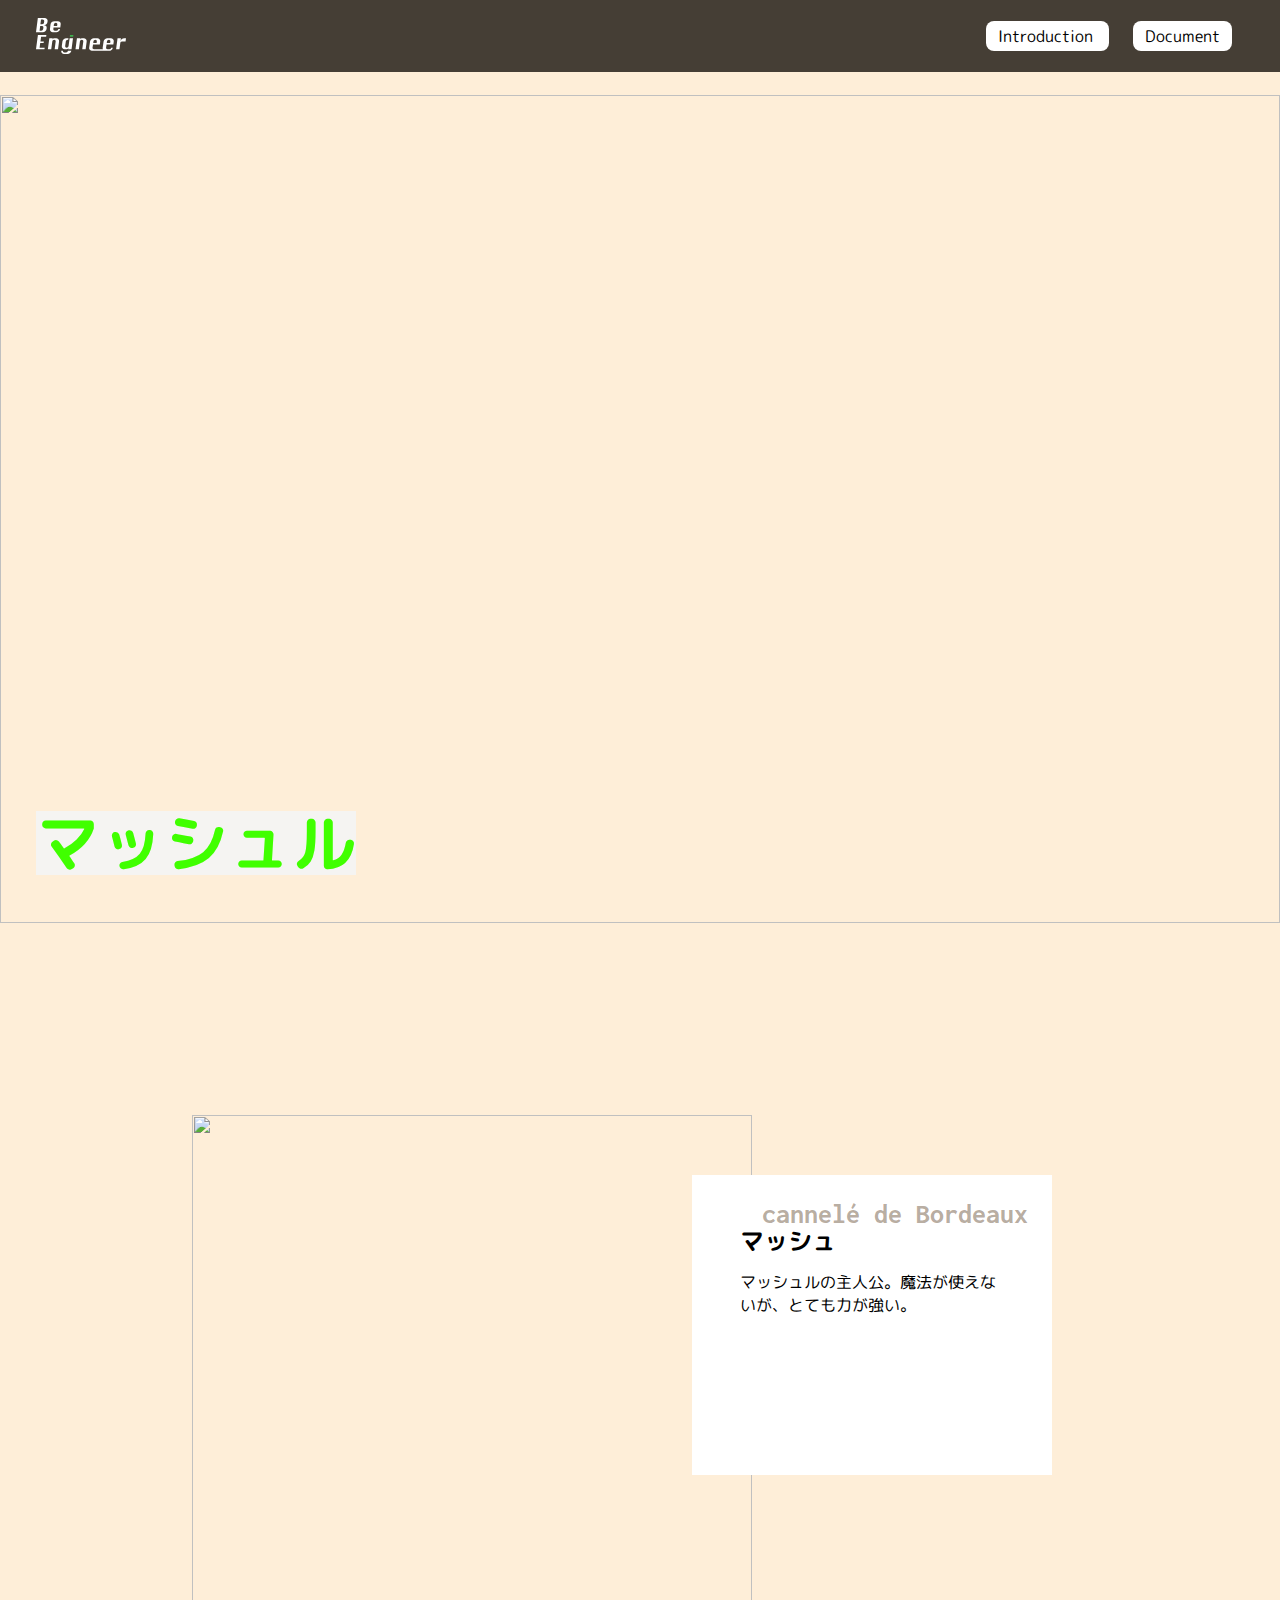
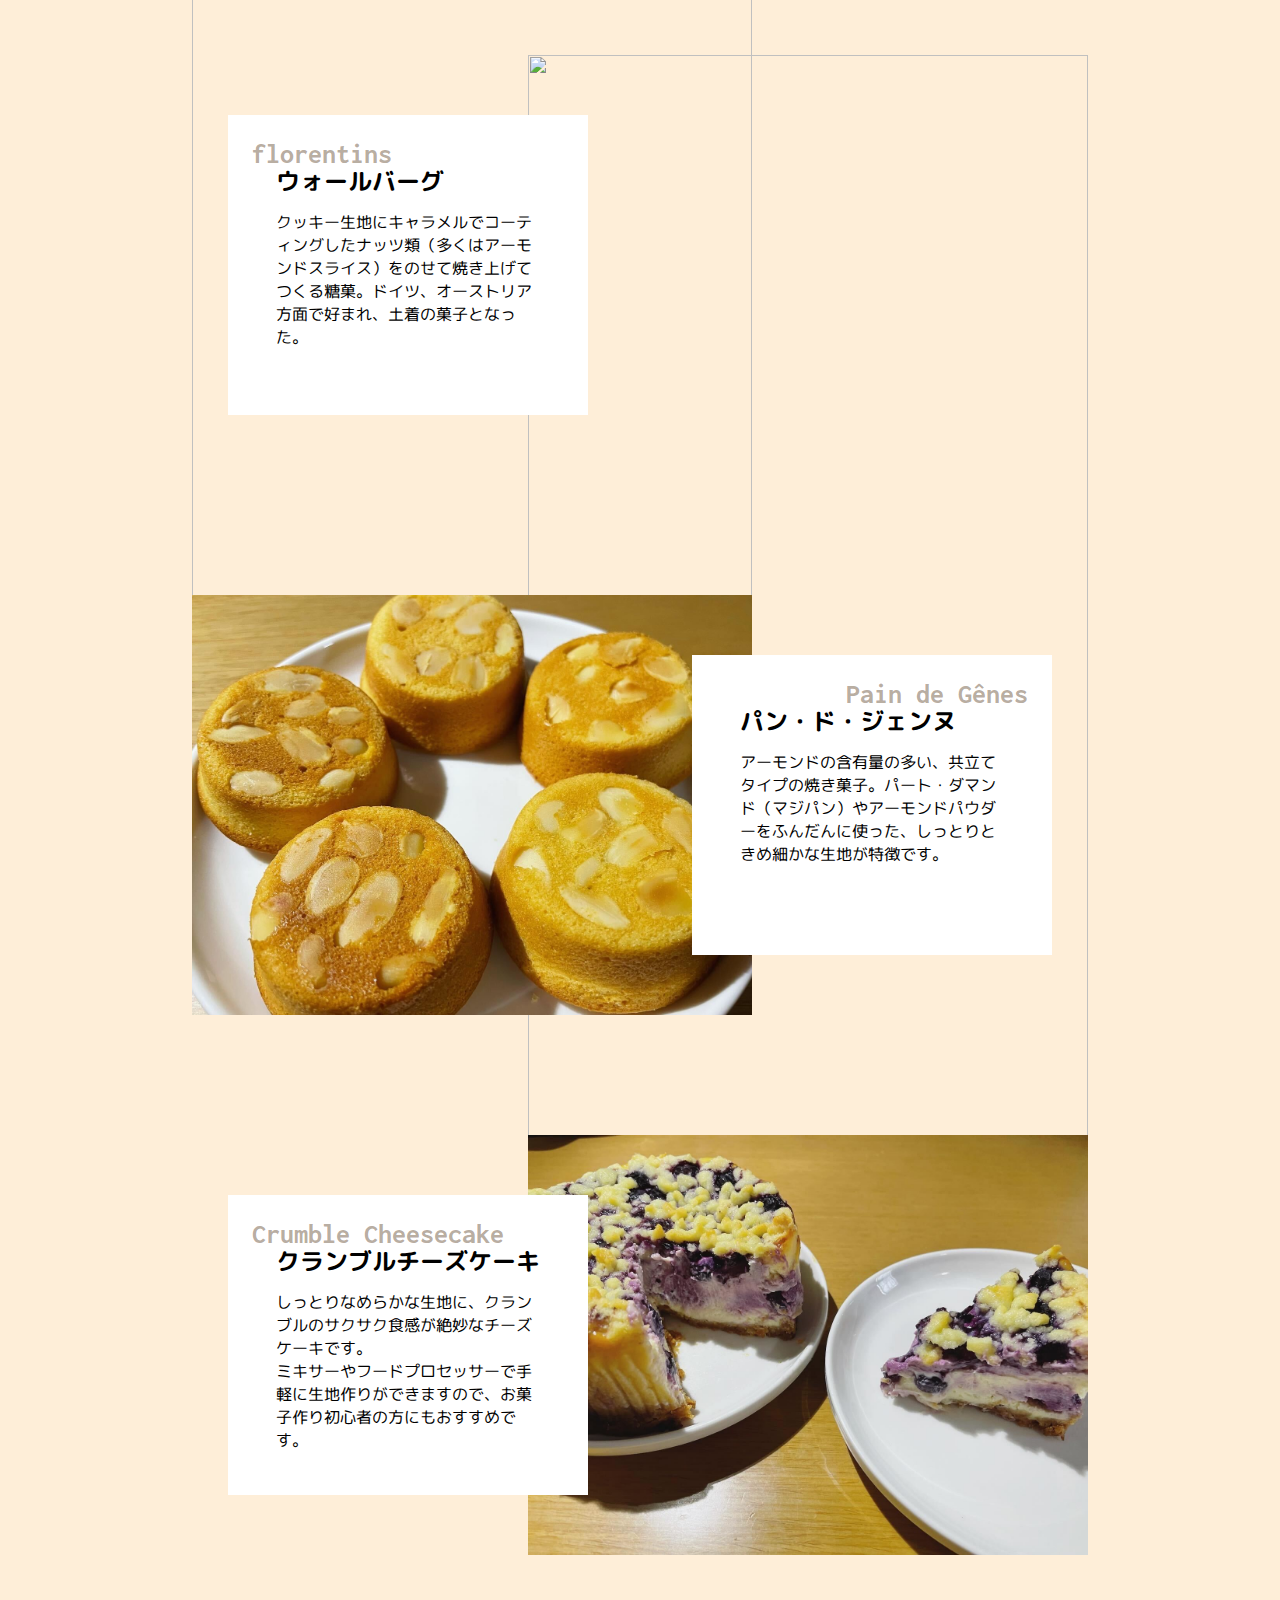
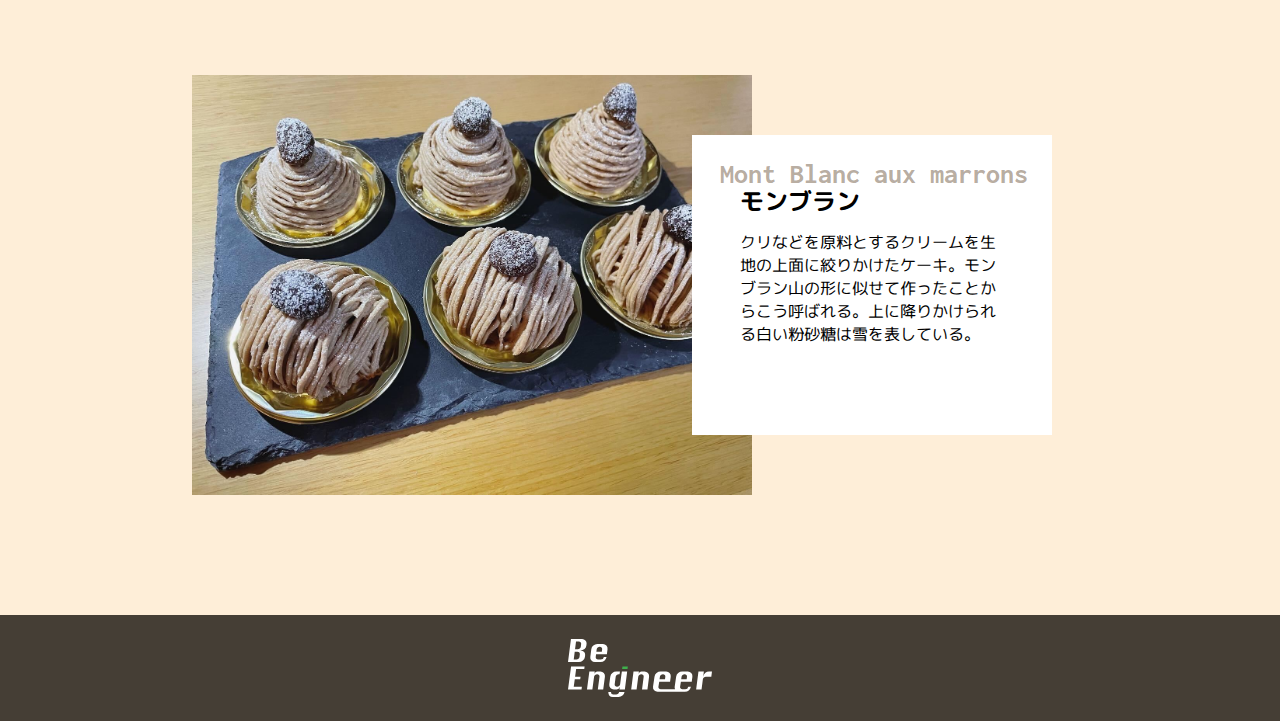
==== commit c1e3d28f: "taiken_0317_3" ====
--- a/public/index.html
+++ b/public/index.html
@@ -14,7 +14,7 @@
 
     <body>
 
-        <!-- ヘッダー -->
+        <!-- ヘッダー -->https://joho.o-yake.com/wp-content/uploads/2024/01/buring_dance.png
         <header id="header">
             <img class="header__image" src="images/BeEngineer_logo_white.svg">
             <nav class="header__linklist">
@@ -29,89 +29,89 @@
 
         <!-- ファーストビュー -->
         <section id="firstview">
-            <img class="firstview__image" src="https://www.mugiwara-store.com/wp/wp-content/uploads/2023/08/11%E5%91%A8%E5%B9%B4%E3%83%AD%E3%82%B4%E4%BB%98%E3%81%8D%E3%82%AD%E3%83%BC%E3%83%93%E3%82%B8%E3%83%A5%E3%82%A2%E3%83%AB.jpg">
-            <h1 class="firstview__title">ONE PIECE</h1>
+            <img class="firstview__image" src="https://joho.o-yake.com/wp-content/uploads/2024/01/buring_dance.png">
+            <h1 class="firstview__title">マッシュル<b</h1>
         </section>
         
         <!-- 紹介部分 -->
         <section id="introduction" class="introduction">
 
-            <div class="introduction__content">
-                <img class="introduction__image introduction__image--left" src="https://statics.tver.jp/images/content/thumbnail/episode/small/ep90l6979u.jpg?v=8">
+            <div class="introduction__content"> 
+                <img class="introduction__image introduction__image--left image__high" src="https://mashle.pw/teaser/img/character/c01_main.png">
                 <div class="introduction__textblock introduction__textblock--left">
                     <h3 class="introduction__title">
-                        モンキー・D・ルフィ
+                        マッシュ
                     </h3>
                     <h4 class="introduction__title--bg introduction__title--bg--left">
-                        Luffy
+                        cannelé de Bordeaux
                     </h4>
                     <p class="introduction__text">
-                        子供の頃に赤髪のシャンクスから預かった麦わら帽子がトレードマーク！夢は〝偉大なる航路〟（グランドライン）を制覇し、〝海賊王〟になること。航海をしながら信頼できる仲間を集め、海賊団「麦わらの一味」を結成し、〝偉大なる航路〟を突き進む！数々の冒険を越え、”四皇”百獣のカイドウを倒し、今や懸賞金30億の、四皇の一角。
-                        <a href="https://ja.wikipedia.org/wiki/%E3%83%A2%E3%83%B3%E3%82%AD%E3%83%BC%E3%83%BBD%E3%83%BB%E3%83%AB%E3%83%95%E3%82%A3">詳しくはこちら</a>
+                        マッシュルの主人公。魔法が使えないが、とても力が強い。
                     </p>
                 </div>
             </div>
 
             <div class="introduction__content">
-                <img class="introduction__image introduction__image--right" src="https://pbs.twimg.com/media/Fl2sIr9acAY5PeT.jpg:large">
+                <img class="introduction__image introduction__image--right image__high" src="https://mashle.pw/teaser/img/character/c11_main.png">
                 <div class="introduction__textblock introduction__textblock--right">
                     <h3 class="introduction__title">
-                        ロロノア・ゾロ
+                        ウォールバーグ
                     </h3>
                     <h4 class="introduction__title--bg introduction__title--bg--right">
-                        Zoro
+                        florentins
                     </h4>
                     <p class="introduction__text">
-                        麦わらの一味の最初の仲間であり、ルフィが絶大な信頼を寄せる剣士。親分肌で義理堅く、仲間のためなら進んで体を張る。船長のルフィを影ながら引き立てながらも、いざという時には厳しい態度も取る、一味の支柱的存在。
-
+                        クッキー生地にキャラメルでコーティングしたナッツ類（多くはアーモンドスライス）をのせて焼き上げてつくる糖菓。ドイツ、オーストリア方面で好まれ、土着の菓子となった。
                     </p>
                 </div>
             </div>
 
             <div class="introduction__content">
-                <img class="introduction__image introduction__image--left" src="https://cho-animedia.jp/imgs/zoom/86927.jpg">
+                <img class="introduction__image introduction__image--left" src="images/pain_de_genes.jpg">
                 <div class="introduction__textblock introduction__textblock--left">
                     <h3 class="introduction__title">
-                        ウソップ
+                        パン・ド・ジェンヌ
                     </h3>
                     <h4 class="introduction__title--bg introduction__title--bg--left">
-                        Usopp
+                        Pain de Gênes
                     </h4>
                     <p class="introduction__text">
-                        父親が赤髪海賊団の狙撃手で、自分も勇敢な海の戦士になることを夢見ていた。父親譲りの狙撃の腕を持ち、一味の狙撃手を務める。嘘やハッタリが得意で、よくホラを吹くが、それが戦闘に役立つことも。
+                        アーモンドの含有量の多い、共立てタイプの焼き菓子。パート・ダマンド（マジパン）やアーモンドパウダーをふんだんに使った、しっとりときめ細かな生地が特徴です。
                     </p>
                 </div>
             </div>
 
             <div class="introduction__content">
-                <img class="introduction__image introduction__image--right" src="https://img.animanch.com/2023/05/1-96.jpg">
+                <img class="introduction__image introduction__image--right" src="images/crumble_cheesecake.jpg">
                 <div class="introduction__textblock introduction__textblock--right">
                     <h3 class="introduction__title">
-                        ヴィンスモーク・サンジ
+                        クランブルチーズケーキ
                     </h3>
                     <h4 class="introduction__title--bg introduction__title--bg--right">
-                        Sanji
+                        Crumble Cheesecake
                     </h4>
                     <p class="introduction__text">
-                        世界中の海の食材があるという伝説の海〝オールブルー〟を見つけるのが夢。一味の胃袋を預かり、ルフィのような大食漢の腹を満たすボリューム満点の料理から、女性クルーの舌を満足させる繊細な料理までお手の物。未知の食材や料理にも強い関心を示し、飽くなき向上心で己のものとする。料理だけでなく戦闘でも一味に貢献し、師の〝赫足のゼフ〟ゆずりの足技は強力。
+                        しっとりなめらかな生地に、クランブルのサクサク食感が絶妙なチーズケーキです。<br>
+                        ミキサーやフードプロセッサーで手軽に生地作りができますので、お菓子作り初心者の方にもおすすめです。
                     </p>
                 </div>
             </div>
 
             <div class="introduction__content">
-                <img class="introduction__image introduction__image--left" src="[data-uri]">
+                <img class="introduction__image introduction__image--left" src="images/mont_blanc.jpg">
                 <div class="introduction__textblock introduction__textblock--left">
                     <h3 class="introduction__title">
-                        ジンベエ
+                        モンブラン
                     </h3>
                     <h4 class="introduction__title--bg introduction__title--bg--left">
-                        Jinbe
+                        Mont Blanc aux marrons
                     </h4>
                     <p class="introduction__text">
-                        元王下七武海で、タイヨウの海賊団２代目船長。ジンベエザメの魚人で、〝海侠のジンベエ〟の二つ名を持つ。魚人空手の達人であり、恩義や忠義を重んじ、仁義を貫く性格であるため、魚人島民からは親しみを込めて「親分」と呼ばれている。麦わらの一味と魚人島で再会し、新魚人海賊団の引き起こした内乱を鎮圧した。その後、ルフィから仲間に誘われるが、ビッグマムへの義理を理由に断り、けじめをつけたら仲間になることを約束した。
+                        クリなどを原料とするクリームを生地の上面に絞りかけたケーキ。モンブラン山の形に似せて作ったことからこう呼ばれる。上に降りかけられる白い粉砂糖は雪を表している。
                     </p>
                 </div>
             </div>
+
         </section>
         
         <!-- フッター -->
--- a/public/css/style.css
+++ b/public/css/style.css
@@ -7,7 +7,7 @@
 }
 
 body{
-    background-color: rgb(193, 99, 99);
+    background-color: rgb(254, 238, 216);
 }
 
 /* = = = header = = = */
@@ -55,8 +55,8 @@
     left: 36px;
     font-size: 64px;
     line-height: 1;
-    color:white;
-    background-color:black;
+    color: rgb(64, 255, 0);
+    background-color: rgba(240, 248, 255, 0.653);
 }
 
 
@@ -79,6 +79,7 @@
     top: 0;
 }
 
+
 .introduction__image--left{
     left: 15vw;
 }
@@ -87,6 +88,9 @@
     right: 15vw;
 }
 
+.image__high{
+    height: 1200px;
+}
 .introduction__textblock{
     position: absolute;
     padding: 48px;
@@ -132,7 +136,7 @@
 /* = = = footer = = = */
 
 footer{
-    background-color: rgb(197, 53, 53);
+    background-color: rgb(69, 62, 53);
     padding: 24px;
 }
 
@@ -175,6 +179,10 @@
         right: unset;
         left: unset;
         display: block;
+    }
+
+    .image__high{
+        height: 1300px;
     }
 
     .introduction__textblock{
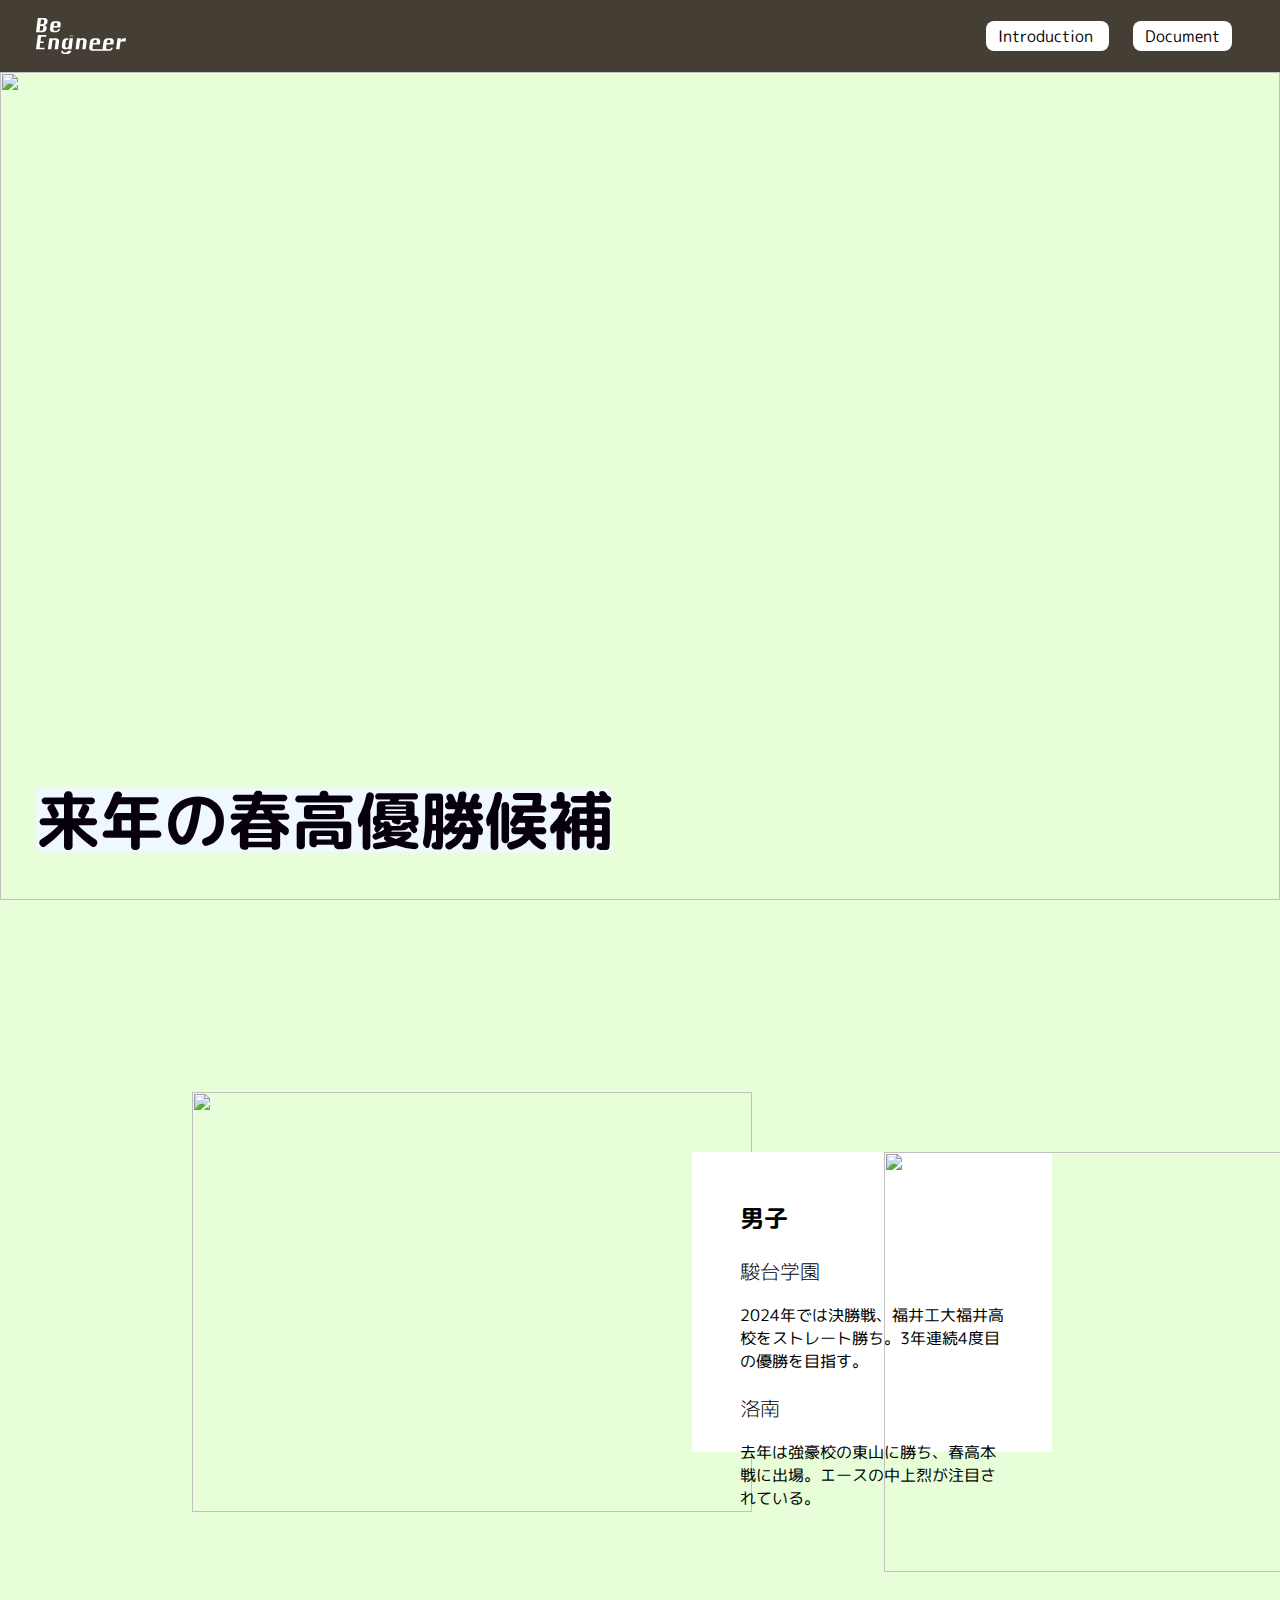
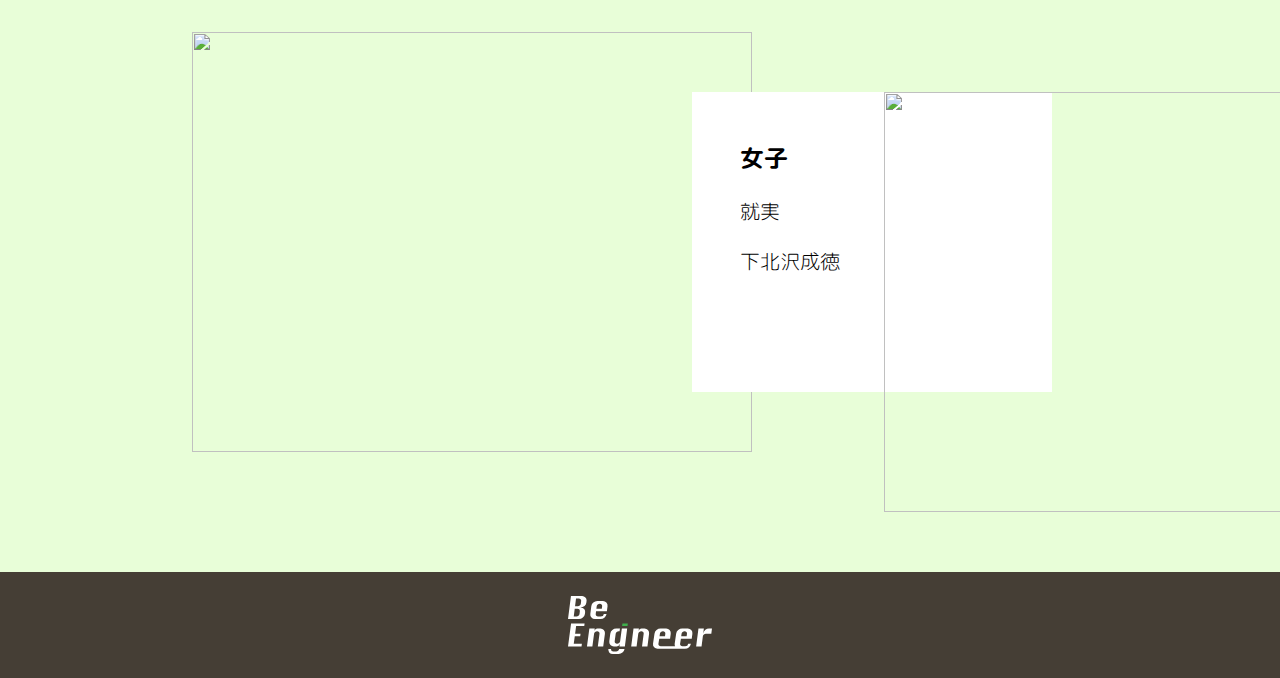
==== commit 494f261c: "iori" ====
--- a/public/index.html
+++ b/public/index.html
@@ -14,7 +14,7 @@
 
     <body>
 
-        <!-- ヘッダー -->https://joho.o-yake.com/wp-content/uploads/2024/01/buring_dance.png
+        <!-- ヘッダー -->
         <header id="header">
             <img class="header__image" src="images/BeEngineer_logo_white.svg">
             <nav class="header__linklist">
@@ -29,33 +29,73 @@
 
         <!-- ファーストビュー -->
         <section id="firstview">
-            <img class="firstview__image" src="https://joho.o-yake.com/wp-content/uploads/2024/01/buring_dance.png">
-            <h1 class="firstview__title">マッシュル<b</h1>
+            <img class="firstview__image" src="https://image.pia.jp/images/202311/202311200081_ex.jpg">
+            <h1 class="firstview__title">来年の春高優勝候補</h1>
         </section>
         
         <!-- 紹介部分 -->
         <section id="introduction" class="introduction">
 
-            <div class="introduction__content"> 
-                <img class="introduction__image introduction__image--left image__high" src="https://mashle.pw/teaser/img/character/c01_main.png">
+            <div class="introduction__content">
+                <img class="introduction__image introduction__image--left" src="https://www.jva.or.jp/asset/topics/uploads/2751/20210110-1-1.jpg">
                 <div class="introduction__textblock introduction__textblock--left">
                     <h3 class="introduction__title">
-                        マッシュ
+                        男子
                     </h3>
                     <h4 class="introduction__title--bg introduction__title--bg--left">
-                        cannelé de Bordeaux
+                        
                     </h4>
                     <p class="introduction__text">
-                        マッシュルの主人公。魔法が使えないが、とても力が強い。
+                        駿台学園
                     </p>
+
+                    <img class="introduction__image introduction__image--left" src="https://cloudfront-ap-northeast-1.images.arcpublishing.com/sankei/BJF6ZSVV7RIIHJTP7IEF3SYSYM.jpg">
+                    <div class = "sunndai">
+                        2024年では決勝戦、福井工大福井高校をストレート勝ち。3年連続4度目の優勝を目指す。
+                    </div>
+                    <p class="introduction__text">
+                        洛南
+                    </p>
+
+                    <img class="introduction__image introduction__image--left" src="https://www.getsuvolley.com/valley-wp/wp-content/uploads/2023/11/%E5%84%AA%E5%8B%9D%E3%81%97%E3%81%9F%E6%B4%9B%E5%8D%97%E9%AB%98%E3%81%AE%E9%81%B8%E6%89%8B%E3%81%9F%E3%81%A1%E3%81%AF%E3%80%81%E5%BF%9C%E6%8F%B4%E5%9B%A3%E3%81%AB%E5%90%91%E3%81%8B%E3%81%A3%E3%81%A6%E9%9B%84%E3%81%9F%E3%81%91%E3%81%B3%E3%82%92%E4%B8%8A%E3%81%92%E3%82%8B.jpg">
+                    <div class = "sunndai">
+                        去年は強豪校の東山に勝ち、春高本戦に出場。エースの中上烈が注目されている。
+                    </div>
+                </div>
+            </div>
+            <div class="introduction__content">
+                <img class="introduction__image introduction__image--left" src="https://img.olympics.com/images/image/private/t_s_w960/t_s_16_9_g_auto/f_auto/primary/lset1jqqcuuefuq1kleo">
+                <div class="introduction__textblock introduction__textblock--left">
+                    <h3 class="introduction__title">
+                        女子
+                    </h3>
+                    <h4 class="introduction__title--bg introduction__title--bg--left">
+                        
+                    </h4>
+                    <p class="introduction__text">
+                        就実
+                    </p>
+
+                    <img class="introduction__image introduction__image--left" src="https://koo.ismcdn.jp/mwimgs/5/2/-/img_521e6e39ec7e0dc4b51208d5903288ea98146.jpg">
+                    <div class = "sunndai">
+                        
+                    </div>
+                    <p class="introduction__text">
+                        下北沢成徳
+                    </p>
+
+                    <img class="introduction__image introduction__image--left" src="">
+                    <div class = "sunndai">
+                        
+                    </div>
                 </div>
             </div>
 
-            <div class="introduction__content">
-                <img class="introduction__image introduction__image--right image__high" src="https://mashle.pw/teaser/img/character/c11_main.png">
+            <!-- <div class="introduction__content">
+                <img class="introduction__image introduction__image--right" src="images/florentine.jpg">
                 <div class="introduction__textblock introduction__textblock--right">
                     <h3 class="introduction__title">
-                        ウォールバーグ
+                        フロランタン
                     </h3>
                     <h4 class="introduction__title--bg introduction__title--bg--right">
                         florentins
@@ -114,7 +154,7 @@
 
         </section>
         
-        <!-- フッター -->
+        フッター -->
         <footer id="footer">
             <img class="footer__image" src="images/BeEngineer_logo_white.svg">
         </footer>
--- a/public/css/style.css
+++ b/public/css/style.css
@@ -7,7 +7,7 @@
 }
 
 body{
-    background-color: rgb(254, 238, 216);
+    background-color: rgb(232, 254, 216);
 }
 
 /* = = = header = = = */
@@ -55,8 +55,8 @@
     left: 36px;
     font-size: 64px;
     line-height: 1;
-    color: rgb(64, 255, 0);
-    background-color: rgba(240, 248, 255, 0.653);
+    color: rgb(7, 0, 10);
+    background-color: aliceblue;
 }
 
 
@@ -79,7 +79,6 @@
     top: 0;
 }
 
-
 .introduction__image--left{
     left: 15vw;
 }
@@ -88,9 +87,6 @@
     right: 15vw;
 }
 
-.image__high{
-    height: 1200px;
-}
 .introduction__textblock{
     position: absolute;
     padding: 48px;
@@ -146,6 +142,15 @@
     width: 144px;
 }
 
+.introduction__text{
+    font-size: 20px;
+    font-weight: 300;
+    margin-top: 20px;
+}
+
+.sunndai{
+    margin-top: 18px;
+}
 /* 画面が小さくなった場合 */
 @media (max-width: 1023px) {
     header{
@@ -179,10 +184,6 @@
         right: unset;
         left: unset;
         display: block;
-    }
-
-    .image__high{
-        height: 1300px;
     }
 
     .introduction__textblock{
